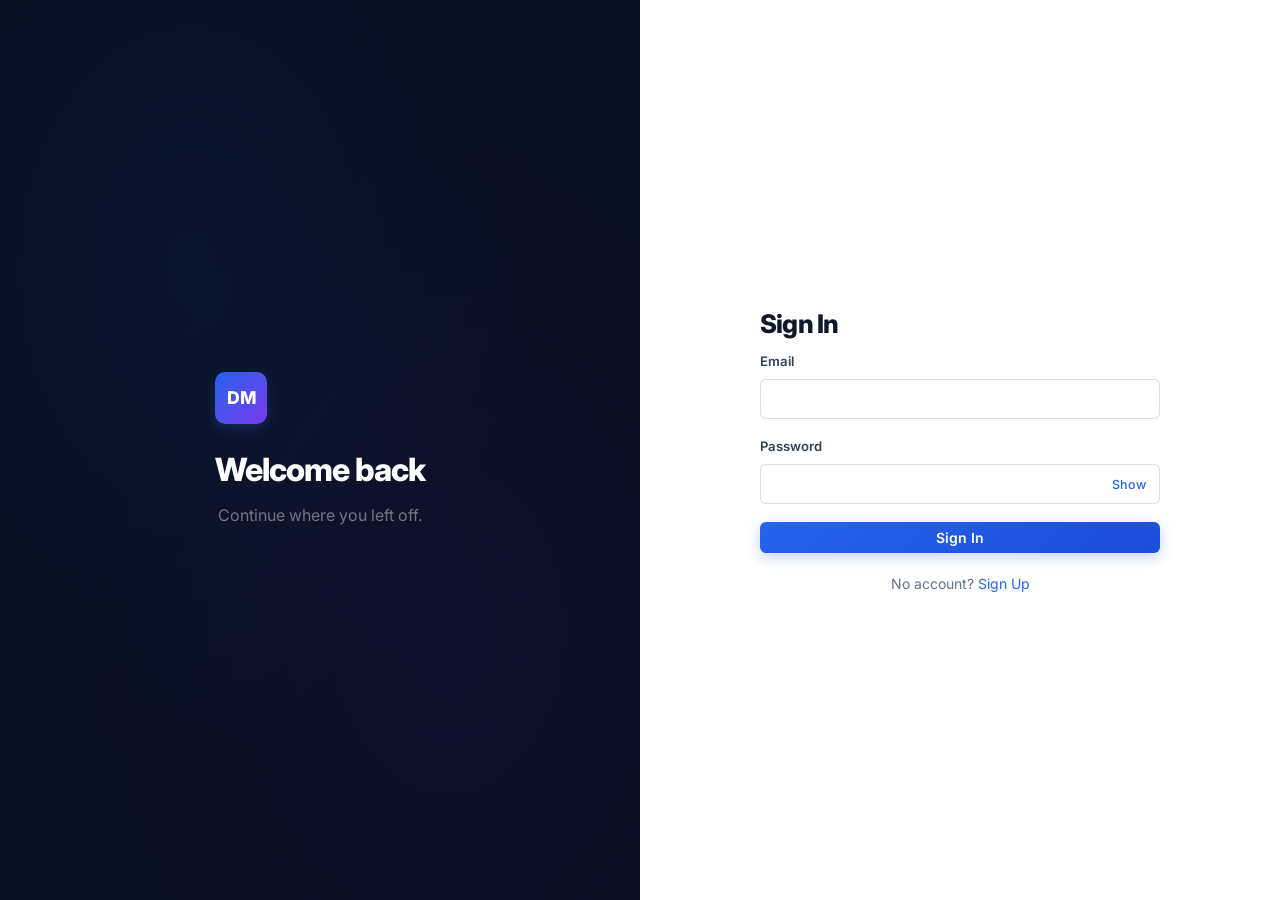
==== src/main/resources/static/activity.html @ 590503ad "Add the web interface Vanilla JavaScript single-page views with no build step, served directly by Sp" ====
<!doctype html>
<html lang="en">
<head>
  <meta charset="UTF-8" />
  <meta name="viewport" content="width=device-width, initial-scale=1.0" />
  <title>History — DocuMorph</title>
  <link rel="preconnect" href="https://fonts.googleapis.com" />
  <link rel="preconnect" href="https://fonts.gstatic.com" crossorigin />
  <link href="https://fonts.googleapis.com/css2?family=Inter:wght@300;400;500;600;700&family=JetBrains+Mono:wght@400;500&display=swap" rel="stylesheet" />
  <link rel="stylesheet" href="css/styles.css" />
</head>
<body data-page="activity">
  <main id="app"></main>
  <script src="js/api.js"></script>
  <script src="js/app.js"></script>
</body>
</html>
---- src/main/resources/static/css/styles.css ----
/* ═══════════════════════════════════════════════════════════
   DOCUMORPH — PREMIUM DESIGN SYSTEM v3
═══════════════════════════════════════════════════════════ */
@import url('https://fonts.googleapis.com/css2?family=Inter:wght@300;400;500;600;700;800;900&family=JetBrains+Mono:wght@400;500&display=swap');

:root {
  --bg:           #F0F4FF;
  --bg-deep:      #E4EAF8;
  --surface:      #FFFFFF;
  --surface-2:    #F8FAFF;
  --sidebar-bg:   #0A0F1E;

  --accent:       #2563EB;
  --accent-2:     #1D4ED8;
  --accent-glow:  rgba(37,99,235,0.28);
  --accent-soft:  rgba(37,99,235,0.10);
  --purple:       #7C3AED;
  --purple-soft:  rgba(124,58,237,0.10);

  --success:      #059669;
  --success-soft: rgba(5,150,105,0.12);
  --warning:      #D97706;
  --warning-soft: rgba(217,119,6,0.12);
  --danger:       #DC2626;
  --danger-soft:  rgba(220,38,38,0.12);

  --text:         #0F172A;
  --text-2:       #334155;
  --muted:        #64748B;
  --muted-2:      #94A3B8;
  --border:       rgba(15,23,42,0.08);
  --border-2:     rgba(15,23,42,0.14);

  --sb-text:      rgba(255,255,255,0.60);
  --sb-text-act:  #FFFFFF;
  --sb-border:    rgba(255,255,255,0.06);
  --sb-hover:     rgba(255,255,255,0.06);
  --sb-active:    rgba(37,99,235,0.28);

  --shadow-xs:    0 1px 2px rgba(0,0,0,0.05);
  --shadow-sm:    0 1px 3px rgba(0,0,0,0.08),0 1px 2px rgba(0,0,0,0.04);
  --shadow-md:    0 4px 6px rgba(0,0,0,0.07),0 2px 4px rgba(0,0,0,0.04);
  --shadow-lg:    0 10px 20px rgba(0,0,0,0.09),0 4px 6px rgba(0,0,0,0.04);
  --shadow-xl:    0 20px 40px rgba(0,0,0,0.14),0 8px 16px rgba(0,0,0,0.06);
  --shadow-accent:0 8px 24px rgba(37,99,235,0.32);

  --radius-sm: 6px;
  --radius:    10px;
  --radius-md: 14px;
  --radius-lg: 20px;
  --radius-xl: 28px;

  --ease:        cubic-bezier(0.4,0,0.2,1);
  --ease-out:    cubic-bezier(0,0,0.2,1);
  --ease-spring: cubic-bezier(0.34,1.56,0.64,1);
}

/* ── Reset ── */
*,*::before,*::after { box-sizing:border-box; margin:0; padding:0; }
html { font-size:16px; -webkit-font-smoothing:antialiased; -moz-osx-font-smoothing:grayscale; }
body { font-family:'Inter',system-ui,sans-serif; background:var(--bg); color:var(--text); line-height:1.6; min-height:100vh; overflow-x:hidden; }
img { max-width:100%; display:block; }
a { color:var(--accent); text-decoration:none; }
button { font-family:inherit; cursor:pointer; border:none; background:none; }

/* ── Animations ── */
@keyframes fadeInUp { from { opacity:0; transform:translateY(20px); } to { opacity:1; transform:translateY(0); } }
@keyframes fadeIn { from { opacity:0; } to { opacity:1; } }
@keyframes slideInLeft { from { opacity:0; transform:translateX(-18px); } to { opacity:1; transform:translateX(0); } }
@keyframes float { 0%,100% { transform:translateY(0); } 50% { transform:translateY(-14px); } }
@keyframes shimmer { 0% { background-position:-400px 0; } 100% { background-position:400px 0; } }
@keyframes progressPulse { 0%,100% { opacity:1; } 50% { opacity:0.55; } }
@keyframes barFill { from { width:0%; } }
@keyframes modalIn { from { opacity:0; transform:scale(0.92) translateY(14px); } to { opacity:1; transform:scale(1) translateY(0); } }
@keyframes borderGlow { 0%,100% { box-shadow:0 0 0 0 var(--accent-glow); } 50% { box-shadow:0 0 0 5px transparent; } }
@keyframes gradientFlow { 0% { background-position:0% 50%; } 50% { background-position:100% 50%; } 100% { background-position:0% 50%; } }
@keyframes spin { to { transform:rotate(360deg); } }

/* ════════════════════════════════════════════════════════
   BUTTONS
════════════════════════════════════════════════════════ */
.btn { display:inline-flex; align-items:center; gap:0.4rem; padding:0.55rem 1.1rem; border-radius:var(--radius-sm); font-size:0.875rem; font-weight:600; line-height:1; transition:all 0.18s var(--ease); white-space:nowrap; position:relative; overflow:hidden; }
.btn::after { content:''; position:absolute; inset:0; background:rgba(255,255,255,0); transition:background 0.18s; }
.btn:hover::after { background:rgba(255,255,255,0.08); }
.btn:active { transform:scale(0.97); }
.btn--primary { background:linear-gradient(135deg,var(--accent) 0%,#1D4ED8 100%); color:#fff; box-shadow:0 4px 14px var(--accent-glow); }
.btn--primary:hover { box-shadow:0 6px 22px rgba(37,99,235,0.48); transform:translateY(-1px); }
.btn--ghost { background:transparent; color:var(--text-2); border:1px solid var(--border-2); }
.btn--ghost:hover { background:var(--surface); border-color:var(--accent); color:var(--accent); }
.btn--danger { background:var(--danger-soft); color:var(--danger); border:1px solid rgba(220,38,38,0.2); }
.btn--danger:hover { background:var(--danger); color:#fff; }
.btn--full { width:100%; justify-content:center; }
.btn--lg { padding:0.75rem 1.6rem; font-size:1rem; border-radius:var(--radius); }
.btn--sm { padding:0.35rem 0.75rem; font-size:0.78rem; }
.btn-link { background:none; border:none; color:var(--accent); font-size:inherit; font-weight:500; padding:0; cursor:pointer; }
.btn-link:hover { text-decoration:underline; }
.btn-icon { width:34px; height:34px; display:inline-flex; align-items:center; justify-content:center; border-radius:var(--radius-sm); color:var(--muted); transition:all 0.15s; }
.btn-icon:hover { background:var(--bg-deep); color:var(--text); }

/* ════════════════════════════════════════════════════════
   SHELL / SIDEBAR
════════════════════════════════════════════════════════ */
.shell { display:flex; height:100vh; overflow:hidden; }

.sidebar {
  width:230px; flex-shrink:0;
  background:var(--sidebar-bg);
  display:flex; flex-direction:column;
  border-right:1px solid var(--sb-border);
  position:relative; overflow:hidden; z-index:50;
}
.sidebar::before {
  content:''; position:absolute; top:-80px; left:-80px;
  width:280px; height:280px;
  background:radial-gradient(circle,rgba(37,99,235,0.18) 0%,transparent 70%);
  pointer-events:none;
}
.sidebar::after {
  content:''; position:absolute; bottom:60px; right:-60px;
  width:200px; height:200px;
  background:radial-gradient(circle,rgba(124,58,237,0.12) 0%,transparent 70%);
  pointer-events:none;
}

.sidebar-brand { display:flex; align-items:center; gap:0.65rem; padding:1.4rem 1.25rem 1.2rem; border-bottom:1px solid var(--sb-border); }
.brand-logo {
  width:34px; height:34px;
  background:linear-gradient(135deg,var(--accent) 0%,var(--purple) 100%);
  border-radius:var(--radius-sm);
  display:flex; align-items:center; justify-content:center;
  color:#fff; font-weight:800; font-size:0.75rem; letter-spacing:-0.02em;
  flex-shrink:0; box-shadow:0 4px 12px var(--accent-glow);
}
.brand-logo--lg { width:52px; height:52px; font-size:1.1rem; border-radius:var(--radius); }
.brand-name { font-weight:700; font-size:1rem; color:#fff; letter-spacing:-0.02em; }

.sidebar-nav { flex:1; padding:0.75rem; display:flex; flex-direction:column; gap:2px; overflow-y:auto; }
.nav-item {
  display:flex; align-items:center; gap:0.75rem;
  padding:0.6rem 0.75rem; border-radius:var(--radius-sm);
  color:var(--sb-text); font-size:0.875rem; font-weight:500;
  transition:all 0.15s var(--ease); text-decoration:none; position:relative;
}
.nav-item:hover { background:var(--sb-hover); color:var(--sb-text-act); }
.nav-item--active { background:var(--sb-active); color:#fff; }
.nav-item--active::before {
  content:''; position:absolute; left:0; top:20%; bottom:20%;
  width:3px; background:var(--accent); border-radius:0 3px 3px 0;
}
.nav-icon { width:18px; text-align:center; font-size:1rem; opacity:0.8; flex-shrink:0; }
.nav-label { font-size:0.875rem; }

.sidebar-footer { padding:0.75rem; border-top:1px solid var(--sb-border); display:flex; align-items:center; gap:0.5rem; }
.user-badge { display:flex; align-items:center; gap:0.6rem; flex:1; min-width:0; }
.user-avatar {
  width:30px; height:30px; border-radius:50%;
  background:linear-gradient(135deg,var(--accent) 0%,var(--purple) 100%);
  color:#fff; font-size:0.75rem; font-weight:700;
  display:flex; align-items:center; justify-content:center; flex-shrink:0;
}
.user-info { min-width:0; flex:1; }
.user-email { display:block; font-size:0.72rem; font-weight:500; color:var(--sb-text-act); overflow:hidden; text-overflow:ellipsis; white-space:nowrap; }
.user-org { display:block; font-size:0.67rem; color:var(--sb-text); overflow:hidden; text-overflow:ellipsis; white-space:nowrap; }

.shell-body { flex:1; display:flex; flex-direction:column; overflow:hidden; min-width:0; }

.topbar {
  height:58px; display:flex; align-items:center; padding:0 1.5rem; gap:1rem;
  background:var(--surface); border-bottom:1px solid var(--border);
  flex-shrink:0; box-shadow:var(--shadow-xs);
}
.topbar-title { font-size:1rem; font-weight:700; color:var(--text); flex:1; letter-spacing:-0.01em; }
.topbar-actions { display:flex; align-items:center; gap:0.5rem; }
.mobile-menu-btn { display:none; padding:0.4rem; color:var(--muted); border-radius:var(--radius-sm); }

.main-content { flex:1; overflow-y:auto; background:var(--bg); position:relative; }
.main-inner { padding:1.75rem; max-width:1100px; animation:fadeInUp 0.3s var(--ease) both; }

/* ════════════════════════════════════════════════════════
   LANDING PAGE
════════════════════════════════════════════════════════ */
.landing { min-height:100vh; background:#0A0F1E; color:#F1F5F9; overflow-x:hidden; }

.lp-header {
  position:sticky; top:0; z-index:100;
  display:flex; align-items:center; justify-content:space-between;
  padding:1rem 3rem;
  background:rgba(10,15,30,0.82);
  backdrop-filter:blur(20px);
  border-bottom:1px solid rgba(255,255,255,0.06);
}
.landing-brand { display:flex; align-items:center; gap:0.65rem; }
.lp-nav { display:flex; align-items:center; gap:0.75rem; }
.lp-nav-link { color:rgba(255,255,255,0.55); font-size:0.875rem; font-weight:500; padding:0.4rem 0.75rem; border-radius:var(--radius-sm); transition:all 0.15s; }
.lp-nav-link:hover { color:#fff; background:rgba(255,255,255,0.06); }

.lp-hero {
  display:grid; grid-template-columns:1fr 1fr; gap:3rem; align-items:center;
  padding:5rem 3rem 4rem; min-height:88vh;
  position:relative; overflow:hidden;
}
.lp-hero::before {
  content:''; position:absolute; top:-120px; left:-120px;
  width:650px; height:650px;
  background:radial-gradient(circle,rgba(37,99,235,0.2) 0%,transparent 65%);
  pointer-events:none; animation:gradientFlow 8s ease infinite;
}
.lp-hero::after {
  content:''; position:absolute; bottom:-80px; right:8%;
  width:450px; height:450px;
  background:radial-gradient(circle,rgba(124,58,237,0.16) 0%,transparent 65%);
  pointer-events:none;
}

.lp-eyebrow {
  display:inline-flex; align-items:center; gap:0.5rem;
  padding:0.35rem 0.85rem;
  background:rgba(37,99,235,0.12); border:1px solid rgba(37,99,235,0.25);
  border-radius:999px; font-size:0.76rem; font-weight:700; color:#93C5FD;
  letter-spacing:0.05em; text-transform:uppercase;
  margin-bottom:1.25rem; animation:fadeInUp 0.5s var(--ease) 0.1s both;
}
.lp-title {
  font-size:clamp(2.4rem,4vw,3.6rem); font-weight:900; line-height:1.08;
  letter-spacing:-0.04em; color:#fff; margin-bottom:1.25rem;
  animation:fadeInUp 0.5s var(--ease) 0.2s both;
}
.lp-title .gradient-word {
  background:linear-gradient(135deg,#60A5FA 0%,#A78BFA 50%,#F472B6 100%);
  -webkit-background-clip:text; background-clip:text; -webkit-text-fill-color:transparent;
}
.lp-sub { font-size:1.05rem; color:rgba(255,255,255,0.5); line-height:1.7; max-width:500px; margin-bottom:2rem; animation:fadeInUp 0.5s var(--ease) 0.3s both; }
.lp-hero-cta { display:flex; gap:0.75rem; flex-wrap:wrap; animation:fadeInUp 0.5s var(--ease) 0.4s both; }
.lp-hero-cta .btn--primary { background:linear-gradient(135deg,#2563EB 0%,#7C3AED 100%); box-shadow:0 8px 32px rgba(37,99,235,0.42); padding:0.8rem 2rem; font-size:1rem; }
.lp-hero-cta .btn--ghost { border-color:rgba(255,255,255,0.14); color:rgba(255,255,255,0.7); }
.lp-hero-cta .btn--ghost:hover { border-color:rgba(255,255,255,0.35); color:#fff; background:rgba(255,255,255,0.06); }
.lp-proof { display:flex; gap:1.25rem; flex-wrap:wrap; margin-top:1.5rem; animation:fadeInUp 0.5s var(--ease) 0.5s both; }
.lp-proof span { font-size:0.78rem; color:rgba(255,255,255,0.38); display:flex; align-items:center; gap:0.35rem; }
.lp-proof span::before { content:'✓'; color:#34D399; font-weight:700; }

.lp-hero-right {
  display:flex; align-items:center; justify-content:center;
  animation:float 5s ease-in-out infinite; position:relative; z-index:1;
}
.hero-mockup {
  width:100%; max-width:440px;
  background:rgba(255,255,255,0.04);
  border:1px solid rgba(255,255,255,0.10);
  border-radius:var(--radius-lg);
  backdrop-filter:blur(20px); overflow:hidden;
  box-shadow:0 30px 80px rgba(0,0,0,0.45),0 0 0 1px rgba(255,255,255,0.05);
}
.hm-bar { display:flex; align-items:center; gap:0.75rem; padding:0.85rem 1.2rem; background:rgba(255,255,255,0.04); border-bottom:1px solid rgba(255,255,255,0.06); }
.hm-dots { display:flex; gap:5px; }
.hm-dots i { width:10px; height:10px; border-radius:50%; display:block; }
.hm-dots i:nth-child(1) { background:#FF5F56; }
.hm-dots i:nth-child(2) { background:#FFBD2E; }
.hm-dots i:nth-child(3) { background:#27C93F; }
.hm-bar span { font-size:0.78rem; color:rgba(255,255,255,0.35); font-weight:500; }
.hm-body { padding:1.25rem; }
.hm-progress { margin-bottom:1.25rem; }
.hmp-meta { display:flex; justify-content:space-between; font-size:0.75rem; color:rgba(255,255,255,0.45); margin-bottom:0.5rem; }
.hmp-track { height:6px; background:rgba(255,255,255,0.08); border-radius:99px; overflow:hidden; }
.hmp-fill { height:100%; background:linear-gradient(90deg,#2563EB,#7C3AED); border-radius:99px; animation:barFill 1.5s var(--ease-spring) 0.5s both; }
.hm-files { display:flex; flex-direction:column; gap:0.5rem; }
.hm-file { display:flex; align-items:center; gap:0.75rem; padding:0.6rem 0.75rem; border-radius:var(--radius-sm); background:rgba(255,255,255,0.03); border:1px solid rgba(255,255,255,0.05); }
.hm-file--active { background:rgba(37,99,235,0.12); border-color:rgba(37,99,235,0.2); animation:borderGlow 2s infinite; }
.hm-ftype { font-size:0.62rem; font-weight:700; background:rgba(37,99,235,0.2); color:#93C5FD; padding:0.18rem 0.4rem; border-radius:3px; font-family:'JetBrains Mono',monospace; letter-spacing:0.05em; }
.hm-fname { font-size:0.78rem; color:rgba(255,255,255,0.65); flex:1; font-family:'JetBrains Mono',monospace; }
.hm-fchip { font-size:0.62rem; font-weight:700; padding:0.15rem 0.5rem; border-radius:99px; }
.hm-fchip--done { background:rgba(5,150,105,0.15); color:#34D399; }
.hm-fchip--proc { background:rgba(37,99,235,0.15); color:#60A5FA; animation:progressPulse 1.5s infinite; }
.hm-fchip--queue { background:rgba(255,255,255,0.06); color:rgba(255,255,255,0.3); }

.lp-inner { max-width:1200px; margin:0 auto; padding:0 3rem; }
.lp-section-tag { display:inline-block; padding:0.28rem 0.8rem; background:rgba(37,99,235,0.1); border:1px solid rgba(37,99,235,0.2); border-radius:999px; font-size:0.7rem; font-weight:700; color:#93C5FD; letter-spacing:0.08em; text-transform:uppercase; margin-bottom:0.9rem; }
.lp-section-title { font-size:clamp(1.6rem,2.5vw,2.2rem); font-weight:800; letter-spacing:-0.03em; color:#fff; margin-bottom:3rem; }

.lp-how {
  padding:6rem 0;
  background:rgba(255,255,255,0.015);
  border-top:1px solid rgba(255,255,255,0.05);
  border-bottom:1px solid rgba(255,255,255,0.05);
}
.lp-steps { display:flex; align-items:flex-start; gap:0; }
.lp-step {
  flex:1; padding:1.5rem;
  background:rgba(255,255,255,0.02);
  border:1px solid rgba(255,255,255,0.07);
  border-radius:var(--radius-lg);
  transition:transform 0.2s,box-shadow 0.2s,border-color 0.2s;
}
.lp-step:hover { transform:translateY(-5px); box-shadow:0 24px 48px rgba(0,0,0,0.3); border-color:rgba(37,99,235,0.28); }
.lp-step-n { font-size:3rem; font-weight:900; letter-spacing:-0.04em; line-height:1; margin-bottom:1.25rem; background:linear-gradient(135deg,rgba(37,99,235,0.4),rgba(124,58,237,0.4)); -webkit-background-clip:text; background-clip:text; -webkit-text-fill-color:transparent; }
.lp-step h3 { font-size:1rem; font-weight:700; color:#fff; margin:1rem 0 0.5rem; }
.lp-step p { font-size:0.875rem; color:rgba(255,255,255,0.42); line-height:1.7; }
.lp-step-connector { display:flex; align-items:flex-start; padding-top:5rem; }
.lp-step-arrow { width:3rem; height:1px; background:linear-gradient(90deg,rgba(37,99,235,0.4),rgba(124,58,237,0.4)); position:relative; }
.lp-step-arrow::after { content:'▸'; position:absolute; right:-8px; top:-9px; color:rgba(124,58,237,0.5); font-size:0.85rem; }

.lp-step-visual { border-radius:var(--radius); overflow:hidden; background:rgba(255,255,255,0.03); border:1px solid rgba(255,255,255,0.06); min-height:130px; display:flex; align-items:center; justify-content:center; padding:1rem; }
.sv-upload { width:100%; }
.sv-dropzone { border:1.5px dashed rgba(37,99,235,0.3); border-radius:var(--radius-sm); padding:0.75rem; text-align:center; margin-bottom:0.6rem; color:rgba(255,255,255,0.32); font-size:0.75rem; }
.sv-up-icon { display:block; font-size:1.25rem; margin-bottom:0.25rem; color:rgba(37,99,235,0.5); }
.sv-frow { display:flex; align-items:center; gap:0.5rem; padding:0.3rem 0; border-bottom:1px solid rgba(255,255,255,0.04); font-size:0.7rem; }
.sv-frow:last-child { border:none; }
.sv-ftype { font-size:0.6rem; font-weight:700; background:rgba(37,99,235,0.15); color:#93C5FD; padding:0.15rem 0.35rem; border-radius:3px; font-family:'JetBrains Mono',monospace; flex-shrink:0; }
.sv-fname { flex:1; color:rgba(255,255,255,0.5); font-family:'JetBrains Mono',monospace; overflow:hidden; text-overflow:ellipsis; white-space:nowrap; }
.sv-fsize { color:rgba(255,255,255,0.22); font-size:0.65rem; flex-shrink:0; }
.sv-proc { width:100%; }
.sv-proc-bar { height:4px; background:rgba(255,255,255,0.08); border-radius:99px; margin-bottom:0.75rem; overflow:hidden; }
.sv-proc-fill { height:100%; width:50%; background:linear-gradient(90deg,#2563EB,#7C3AED); border-radius:99px; }
.sv-prow { display:flex; align-items:center; gap:0.5rem; padding:0.3rem 0; font-size:0.72rem; color:rgba(255,255,255,0.45); }
.sv-dot { width:8px; height:8px; border-radius:50%; background:rgba(255,255,255,0.12); flex-shrink:0; }
.sv-dot--green { background:#34D399; }
.sv-dot--blue { background:#60A5FA; }
.sv-dot--pulse { animation:progressPulse 1s infinite; }
.sv-pill { margin-left:auto; font-size:0.62rem; font-weight:600; padding:0.1rem 0.4rem; border-radius:99px; background:rgba(255,255,255,0.06); color:rgba(255,255,255,0.28); }
.sv-pill--green { background:rgba(52,211,153,0.15); color:#34D399; }
.sv-pill--blue { background:rgba(96,165,250,0.15); color:#60A5FA; }
.sv-results { width:100%; }
.sv-rtabs { display:flex; gap:0.25rem; margin-bottom:0.6rem; }
.sv-rtab { font-size:0.7rem; font-weight:600; padding:0.25rem 0.6rem; border-radius:99px; color:rgba(255,255,255,0.32); background:rgba(255,255,255,0.04); cursor:pointer; }
.sv-rtab--active { background:rgba(37,99,235,0.2); color:#93C5FD; }
.sv-rrows { display:flex; flex-direction:column; gap:0.35rem; }
.sv-rrow { display:flex; justify-content:space-between; padding:0.3rem 0.5rem; background:rgba(255,255,255,0.03); border-radius:4px; font-size:0.7rem; }
.sv-rkey { color:rgba(255,255,255,0.38); }
.sv-rval { color:#93C5FD; font-family:'JetBrains Mono',monospace; font-size:0.68rem; }

.lp-features { padding:6rem 0; }
.lp-feat-grid { display:grid; grid-template-columns:repeat(2,1fr); gap:1.25rem; }
.lp-feat--wide { grid-column:1/-1; display:grid; grid-template-columns:1fr 1fr; gap:2rem; align-items:center; }
.lp-feat {
  background:rgba(255,255,255,0.03); border:1px solid rgba(255,255,255,0.07);
  border-radius:var(--radius-lg); padding:1.75rem;
  transition:all 0.2s var(--ease);
}
.lp-feat:hover { background:rgba(255,255,255,0.05); border-color:rgba(37,99,235,0.22); transform:translateY(-4px); box-shadow:0 18px 40px rgba(0,0,0,0.28); }
.lp-feat-icon { font-size:1.5rem; margin-bottom:0.85rem; }
.lp-feat h3 { font-size:1rem; font-weight:700; color:#fff; margin-bottom:0.5rem; }
.lp-feat p { font-size:0.85rem; color:rgba(255,255,255,0.42); line-height:1.7; }
.lp-feat-text h3 { font-size:1.25rem; }
.lp-feat-text p { font-size:0.925rem; max-width:380px; }

.fv-batch,.fv-forum,.fv-cats { display:flex; flex-direction:column; gap:0.5rem; }
.fv-row { display:flex; align-items:center; gap:0.75rem; }
.fv-label { font-size:0.78rem; color:rgba(255,255,255,0.45); width:80px; flex-shrink:0; }
.fv-track { flex:1; height:5px; background:rgba(255,255,255,0.08); border-radius:99px; overflow:hidden; }
.fv-fill { height:100%; border-radius:99px; background:linear-gradient(90deg,#2563EB,#7C3AED); }
.fv-fill--100 { width:100%; }
.fv-fill--anim { width:62%; animation:progressPulse 1.5s infinite; }
.fv-fill--0 { width:0%; }
.fv-pill { font-size:0.65rem; font-weight:600; padding:0.15rem 0.45rem; border-radius:99px; white-space:nowrap; background:rgba(255,255,255,0.06); color:rgba(255,255,255,0.28); }
.fv-pill--green { background:rgba(52,211,153,0.15); color:#34D399; }
.fv-pill--blue { background:rgba(96,165,250,0.15); color:#60A5FA; }
.fv-code { background:rgba(0,0,0,0.3); border-radius:var(--radius-sm); padding:0.75rem 1rem; margin-top:1rem; border:1px solid rgba(255,255,255,0.06); font-family:'JetBrains Mono',monospace; }
.fv-code-line { font-size:0.72rem; padding:0.15rem 0; }
.fv-key { color:#C084FC; }
.fv-str { color:#86EFAC; }
.fv-num { color:#FCA5A5; }
.fv-post { display:flex; gap:0.6rem; align-items:flex-start; }
.fv-avatar { width:28px; height:28px; background:linear-gradient(135deg,#2563EB,#7C3AED); border-radius:50%; color:#fff; font-size:0.65rem; font-weight:700; display:flex; align-items:center; justify-content:center; flex-shrink:0; }
.fv-avatar--2 { background:linear-gradient(135deg,#7C3AED,#EC4899); }
.fv-post-body { background:rgba(255,255,255,0.04); border-radius:var(--radius-sm); padding:0.5rem 0.65rem; flex:1; border:1px solid rgba(255,255,255,0.05); }
.fv-post-body strong { font-size:0.75rem; color:rgba(255,255,255,0.72); display:block; margin-bottom:0.2rem; }
.fv-post-body p { font-size:0.7rem; color:rgba(255,255,255,0.32); margin:0; }
.fv-cat { display:flex; align-items:center; gap:0.6rem; padding:0.4rem 0; }
.fv-cat-dot { width:8px; height:8px; border-radius:50%; flex-shrink:0; }
.fv-cat-dot--blue { background:#60A5FA; }
.fv-cat-dot--purple { background:#C084FC; }
.fv-cat-dot--green { background:#34D399; }
.fv-cat-dot--amber { background:#FCD34D; }
.fv-cat span:nth-child(2) { flex:1; font-size:0.8rem; color:rgba(255,255,255,0.5); }
.fv-cat-n { font-size:0.72rem; color:rgba(255,255,255,0.28); }

.lp-cta-section {
  padding:5rem 0; text-align:center;
  background:linear-gradient(135deg,rgba(37,99,235,0.12) 0%,rgba(124,58,237,0.12) 100%);
  border-top:1px solid rgba(255,255,255,0.06);
  border-bottom:1px solid rgba(255,255,255,0.06);
}
.lp-cta-inner { max-width:600px; margin:0 auto; padding:0 2rem; }
.lp-cta-inner h2 { font-size:2rem; font-weight:800; color:#fff; letter-spacing:-0.03em; margin-bottom:0.75rem; }
.lp-cta-inner p { color:rgba(255,255,255,0.45); margin-bottom:2rem; }
.lp-cta-btns { display:flex; gap:0.75rem; justify-content:center; flex-wrap:wrap; }
.lp-footer { padding:2rem 3rem; border-top:1px solid rgba(255,255,255,0.06); }
.lp-footer-inner { max-width:1200px; margin:0 auto; display:flex; align-items:center; justify-content:space-between; gap:1rem; }
.lp-footer-copy { font-size:0.8rem; color:rgba(255,255,255,0.22); }

/* ════════════════════════════════════════════════════════
   AUTH PAGES
════════════════════════════════════════════════════════ */
.auth-layout { display:grid; grid-template-columns:1fr 1fr; min-height:100vh; background:#0A0F1E; }

.auth-showcase {
  background:
    radial-gradient(ellipse at 30% 30%,rgba(37,99,235,0.22) 0%,transparent 55%),
    radial-gradient(ellipse at 70% 70%,rgba(124,58,237,0.18) 0%,transparent 55%),
    url('../img/pdf-extraction.png') center/cover no-repeat;
  background-color:#0D1829;
  display:flex; align-items:center; justify-content:center;
  position:relative; overflow:hidden;
}
.auth-showcase::before { content:''; position:absolute; inset:0; background:rgba(8,12,28,0.68); }
.auth-showcase-inner {
  position:relative; z-index:1; text-align:center; padding:3rem;
  animation:fadeInUp 0.6s var(--ease) both;
}
.auth-showcase-inner h2 { font-size:2rem; font-weight:800; color:#fff; margin:1.25rem 0 0.5rem; letter-spacing:-0.03em; }
.auth-showcase-inner p { color:rgba(255,255,255,0.42); font-size:1rem; }

.auth-form-wrap { display:flex; align-items:center; justify-content:center; padding:2rem; background:var(--surface); overflow-y:auto; }
.auth-form-inner { width:100%; max-width:400px; animation:fadeInUp 0.5s var(--ease) 0.1s both; }
.auth-title { font-size:1.6rem; font-weight:800; color:var(--text); letter-spacing:-0.03em; margin-bottom:0.35rem; }
.auth-sub { color:var(--muted); font-size:0.9rem; margin-bottom:2rem; }
.auth-switch { font-size:0.875rem; color:var(--muted); margin-top:1.25rem; text-align:center; }

/* ════════════════════════════════════════════════════════
   FORMS
════════════════════════════════════════════════════════ */
.form-field { display:flex; flex-direction:column; gap:0.45rem; margin-bottom:1.1rem; }
.form-field label { font-size:0.82rem; font-weight:600; color:var(--text-2); }
.form-field input,
.form-field select,
.form-field textarea {
  padding:0.65rem 0.875rem;
  border:1.5px solid var(--border-2);
  border-radius:var(--radius-sm);
  font-size:0.875rem; font-family:inherit;
  color:var(--text); background:var(--surface);
  transition:all 0.15s var(--ease); outline:none; width:100%;
}
.form-field input:focus,
.form-field select:focus,
.form-field textarea:focus { border-color:var(--accent); box-shadow:0 0 0 3px var(--accent-soft); }
.form-field input::placeholder,.form-field textarea::placeholder { color:var(--muted-2); }
.input-with-action { position:relative; }
.input-with-action input { padding-right:4rem; }
.input-with-action .btn-link { position:absolute; right:0.875rem; top:50%; transform:translateY(-50%); font-size:0.78rem; }
.form-error { background:var(--danger-soft); border:1px solid rgba(220,38,38,0.2); color:var(--danger); border-radius:var(--radius-sm); padding:0.6rem 0.875rem; font-size:0.82rem; font-weight:500; margin-bottom:0.75rem; }
.form-optional { color:var(--muted); font-weight:400; }
.form-hint { font-size:0.78rem; color:var(--muted); line-height:1.5; margin-top:0.25rem; }

/* ════════════════════════════════════════════════════════
   DASHBOARD / HOME
════════════════════════════════════════════════════════ */
.stats-grid { display:grid; grid-template-columns:repeat(4,1fr); gap:1rem; margin-bottom:2rem; }
.stat-card {
  background:var(--surface); border:1px solid var(--border); border-radius:var(--radius-md);
  padding:1.25rem 1.5rem; position:relative; overflow:hidden;
  transition:transform 0.15s,box-shadow 0.15s;
  animation:fadeInUp 0.4s var(--ease) both;
}
.stat-card:nth-child(2) { animation-delay:0.05s; }
.stat-card:nth-child(3) { animation-delay:0.10s; }
.stat-card:nth-child(4) { animation-delay:0.15s; }
.stat-card:hover { transform:translateY(-2px); box-shadow:var(--shadow-md); }
.stat-card::before { content:''; position:absolute; top:0; right:0; width:80px; height:80px; border-radius:50%; opacity:0.07; transform:translate(30%,-30%); }
.stat-card--green::before { background:var(--success); }
.stat-card--blue::before { background:var(--accent); }
.stat-card--red::before { background:var(--danger); }
.stat-num { display:block; font-size:2.2rem; font-weight:800; color:var(--text); letter-spacing:-0.04em; line-height:1; margin-bottom:0.35rem; }
.stat-card--green .stat-num { color:var(--success); }
.stat-card--blue .stat-num { color:var(--accent); }
.stat-card--red .stat-num { color:var(--danger); }
.stat-label { font-size:0.8rem; color:var(--muted); font-weight:500; }
.section-header { display:flex; align-items:center; justify-content:space-between; margin-bottom:1rem; }
.section-header h2 { font-size:1.05rem; font-weight:700; color:var(--text); }

/* ════════════════════════════════════════════════════════
   TABLE
════════════════════════════════════════════════════════ */
.table-wrap { background:var(--surface); border:1px solid var(--border); border-radius:var(--radius-md); overflow:hidden; box-shadow:var(--shadow-xs); }
.data-table { width:100%; border-collapse:collapse; }
.data-table th { text-align:left; padding:0.7rem 1rem; font-size:0.72rem; font-weight:700; color:var(--muted); text-transform:uppercase; letter-spacing:0.06em; background:var(--bg); border-bottom:1px solid var(--border); }
.data-table td { padding:0.8rem 1rem; font-size:0.875rem; color:var(--text-2); border-bottom:1px solid var(--border); }
.data-table tbody tr:last-child td { border-bottom:none; }
.data-table tbody tr { transition:background 0.1s; }
.data-table tbody tr:hover { background:var(--bg); }
.table-empty { text-align:center; color:var(--muted); padding:2rem !important; }
.mono { font-family:'JetBrains Mono',monospace; font-size:0.82em; }

/* ════════════════════════════════════════════════════════
   CHIPS
════════════════════════════════════════════════════════ */
.chip { display:inline-flex; align-items:center; gap:0.3rem; padding:0.2rem 0.6rem; border-radius:99px; font-size:0.7rem; font-weight:700; letter-spacing:0.04em; text-transform:uppercase; }
.chip--queued    { background:rgba(100,116,139,0.12); color:var(--muted); }
.chip--processing{ background:rgba(37,99,235,0.12); color:var(--accent); animation:progressPulse 1.5s infinite; }
.chip--completed { background:var(--success-soft); color:var(--success); }
.chip--partial   { background:var(--warning-soft); color:var(--warning); }
.chip--failed    { background:var(--danger-soft); color:var(--danger); }
.chip--default   { background:var(--bg-deep); color:var(--muted); }

/* ════════════════════════════════════════════════════════
   UPLOAD PAGE
════════════════════════════════════════════════════════ */
.upload-layout { display:grid; grid-template-columns:1fr 360px; gap:1.5rem; align-items:start; }
.upload-dropzone { background:var(--surface); border:2px dashed var(--border-2); border-radius:var(--radius-md); padding:1.5rem; transition:all 0.2s; min-height:300px; }
.upload-dropzone.dropzone--over { border-color:var(--accent); background:var(--accent-soft); box-shadow:0 0 0 4px var(--accent-glow); }
.dropzone-inner { text-align:center; padding:2rem 1rem; }
.dropzone-icon { display:block; font-size:2.5rem; color:var(--accent); margin-bottom:0.75rem; opacity:0.7; }
.dropzone-title { font-size:0.925rem; color:var(--text-2); margin-bottom:0.35rem; }
.dropzone-hint { font-size:0.78rem; color:var(--muted-2); }
.file-list { list-style:none; display:flex; flex-direction:column; gap:0.5rem; margin-top:1rem; }
.file-item { display:flex; align-items:center; gap:0.75rem; padding:0.6rem 0.875rem; background:var(--bg); border:1px solid var(--border); border-radius:var(--radius-sm); animation:slideInLeft 0.2s var(--ease) both; }
.file-name { flex:1; font-size:0.82rem; overflow:hidden; text-overflow:ellipsis; white-space:nowrap; }
.file-size { font-size:0.75rem; color:var(--muted); flex-shrink:0; }
.file-remove { color:var(--muted); font-size:0.75rem; width:22px; height:22px; display:flex; align-items:center; justify-content:center; border-radius:50%; transition:all 0.15s; }
.file-remove:hover { background:var(--danger-soft); color:var(--danger); }
.upload-options { background:var(--surface); border:1px solid var(--border); border-radius:var(--radius-md); padding:1.5rem; box-shadow:var(--shadow-xs); position:sticky; top:1.5rem; }
.upload-options h2 { font-size:0.95rem; font-weight:700; color:var(--text); margin-bottom:1.25rem; }

/* ════════════════════════════════════════════════════════
   PROCESSING PAGE
════════════════════════════════════════════════════════ */
.processing-wrap {
  background:var(--surface); border:1px solid var(--border); border-radius:var(--radius-md);
  padding:2rem; max-width:700px; margin:0 auto; box-shadow:var(--shadow-sm);
  background-image:url('../img/invoice-bg.png');
  background-size:260px; background-repeat:no-repeat;
  background-position:right -30px bottom -30px; background-blend-mode:luminosity;
}
.processing-header { display:flex; align-items:center; justify-content:space-between; margin-bottom:1.5rem; flex-wrap:wrap; gap:0.5rem; }
.processing-header h2 { font-size:1.15rem; font-weight:700; }
.session-id-label { font-size:0.72rem; color:var(--muted); }
.progress-bar-wrap { height:8px; background:var(--bg-deep); border-radius:99px; overflow:hidden; margin-bottom:0.75rem; }
.progress-bar { height:100%; background:linear-gradient(90deg,var(--accent),var(--purple)); border-radius:99px; transition:width 0.6s var(--ease-spring); position:relative; }
.progress-bar::after { content:''; position:absolute; right:0; top:0; bottom:0; width:40px; background:linear-gradient(90deg,transparent,rgba(255,255,255,0.3)); animation:shimmer 1.5s infinite; }
.processing-status { font-size:0.875rem; color:var(--muted); margin-bottom:1.5rem; }
.job-list { display:flex; flex-direction:column; gap:0.5rem; }
.job-row { display:flex; align-items:center; justify-content:space-between; padding:0.65rem 0.875rem; background:var(--bg); border:1px solid var(--border); border-radius:var(--radius-sm); gap:1rem; animation:slideInLeft 0.2s var(--ease) both; }
.job-name { font-size:0.82rem; color:var(--text-2); overflow:hidden; text-overflow:ellipsis; white-space:nowrap; flex:1; }

/* ════════════════════════════════════════════════════════
   RESULTS PAGE
════════════════════════════════════════════════════════ */
.results-layout { display:grid; grid-template-columns:260px 1fr; gap:1.25rem; align-items:start; }
.results-sidebar { background:var(--surface); border:1px solid var(--border); border-radius:var(--radius-md); overflow:hidden; box-shadow:var(--shadow-xs); position:sticky; top:0; }
.result-file-list { list-style:none; }
.result-file-item { display:flex; align-items:center; justify-content:space-between; gap:0.5rem; padding:0.75rem 1rem; border-bottom:1px solid var(--border); cursor:pointer; transition:background 0.1s; font-size:0.82rem; }
.result-file-item:last-child { border-bottom:none; }
.result-file-item:hover { background:var(--bg); }
.result-file-item--active { background:var(--accent-soft); border-left:3px solid var(--accent); }
.result-file-name { overflow:hidden; text-overflow:ellipsis; white-space:nowrap; flex:1; }
.results-main {
  background:var(--surface); border:1px solid var(--border); border-radius:var(--radius-md);
  padding:1.5rem; box-shadow:var(--shadow-xs);
  background-image:url('../img/research-bg.png');
  background-size:200px;
  background-repeat:no-repeat;
  background-position:right -20px bottom -20px;
  background-blend-mode:luminosity;
}
.result-header { display:flex; align-items:center; gap:0.75rem; flex-wrap:wrap; margin-bottom:1.25rem; padding-bottom:1.25rem; border-bottom:1px solid var(--border); }
.result-header .btn--ghost { background:var(--surface); }
.result-header .btn { margin-left:0.25rem; }
.result-filename { font-size:1rem; font-weight:600; flex:1; }
.result-date { font-size:0.78rem; color:var(--muted); }
.result-tabs { display:flex; gap:0.25rem; margin-bottom:1rem; border-bottom:1px solid var(--border); }
.result-tab { padding:0.5rem 1rem; font-size:0.82rem; font-weight:600; color:var(--muted); border-radius:var(--radius-sm) var(--radius-sm) 0 0; transition:all 0.15s; border-bottom:2px solid transparent; margin-bottom:-1px; }
.result-tab:hover { color:var(--text); }
.result-tab--active { color:var(--accent); border-bottom-color:var(--accent); }
.result-pre { font-family:'JetBrains Mono',monospace; font-size:0.82rem; line-height:1.7; white-space:pre-wrap; word-break:break-all; color:var(--text-2); background:var(--bg); padding:1.25rem; border-radius:var(--radius-sm); border:1px solid var(--border); max-height:480px; overflow-y:auto; }

/* ════════════════════════════════════════════════════════
   ACTIVITY
════════════════════════════════════════════════════════ */
.filter-row { display:flex; gap:0.5rem; flex-wrap:wrap; }
.filter-row select { padding:0.4rem 0.75rem; border:1.5px solid var(--border-2); border-radius:var(--radius-sm); font-size:0.82rem; font-family:inherit; color:var(--text-2); background:var(--surface); cursor:pointer; outline:none; }
.filter-row select:focus { border-color:var(--accent); }

/* ════════════════════════════════════════════════════════
   CATEGORIES
════════════════════════════════════════════════════════ */
.card-grid { display:grid; grid-template-columns:repeat(auto-fill,minmax(260px,1fr)); gap:1rem; }
.cat-card { background:var(--surface); border:1px solid var(--border); border-radius:var(--radius-md); overflow:hidden; display:flex; flex-direction:column; transition:all 0.2s var(--ease); box-shadow:var(--shadow-xs); animation:fadeInUp 0.35s var(--ease) both; }
.cat-card:hover { transform:translateY(-3px); box-shadow:var(--shadow-lg); border-color:rgba(37,99,235,0.2); }
.cat-card-body { padding:1.25rem; flex:1; }
.cat-card-name { font-size:0.975rem; font-weight:700; color:var(--text); margin-bottom:0.4rem; }
.cat-card-desc { font-size:0.82rem; color:var(--muted); line-height:1.5; }
.cat-card-actions { display:flex; gap:0.5rem; padding:0.75rem 1.25rem; background:var(--bg); border-top:1px solid var(--border); }

/* ════════════════════════════════════════════════════════
   RECORDS
════════════════════════════════════════════════════════ */
.rec-name { font-weight:600; color:var(--text); }
.rec-desc { color:var(--muted); }

/* ════════════════════════════════════════════════════════
   FORUM PAGE
════════════════════════════════════════════════════════ */
.forum-layout { display:grid; grid-template-columns:300px 1fr; gap:1.25rem; align-items:start; }
.forum-list { background:var(--surface); border:1px solid var(--border); border-radius:var(--radius-md); overflow:hidden; box-shadow:var(--shadow-xs); max-height:calc(100vh - 160px); overflow-y:auto; }
.forum-post-item { padding:1rem 1.25rem; border-bottom:1px solid var(--border); cursor:pointer; transition:background 0.1s; }
.forum-post-item:last-child { border-bottom:none; }
.forum-post-item:hover { background:var(--bg); }
.forum-post-item--active { background:var(--accent-soft); border-left:3px solid var(--accent); }
.post-item-title { font-size:0.875rem; font-weight:600; color:var(--text); margin-bottom:0.35rem; }
.post-item-meta { display:flex; align-items:center; gap:0.5rem; flex-wrap:wrap; }
.post-author { font-size:0.72rem; color:var(--accent); font-weight:500; }
.post-time { font-size:0.72rem; color:var(--muted); }
.post-replies { font-size:0.7rem; color:var(--muted); margin-left:auto; }
.forum-detail { background:var(--surface); border:1px solid var(--border); border-radius:var(--radius-md); overflow:hidden; box-shadow:var(--shadow-xs); }
.post-detail { padding:1.5rem; }
.post-detail-header { padding-bottom:1.25rem; border-bottom:1px solid var(--border); margin-bottom:1.25rem; }
.post-detail-title { font-size:1.25rem; font-weight:700; color:var(--text); margin-bottom:0.4rem; }
.post-detail-meta { display:flex; gap:0.5rem; align-items:center; }
.post-detail-body { margin-bottom:1.5rem; }
.post-message { font-size:0.9rem; color:var(--text-2); line-height:1.7; white-space:pre-wrap; }
.reply-list { display:flex; flex-direction:column; gap:0.75rem; margin-bottom:1.5rem; }
.reply-item { padding:0.875rem 1rem; background:var(--bg); border:1px solid var(--border); border-radius:var(--radius-sm); animation:fadeInUp 0.2s var(--ease) both; }
.reply-meta { display:flex; align-items:center; gap:0.5rem; margin-bottom:0.35rem; }
.reply-author { font-size:0.78rem; font-weight:600; color:var(--accent); }
.reply-time { font-size:0.72rem; color:var(--muted); }
.reply-message { font-size:0.875rem; color:var(--text-2); line-height:1.6; }
.no-replies { font-size:0.875rem; color:var(--muted); text-align:center; padding:1.5rem; }
.reply-compose { display:flex; flex-direction:column; gap:0.5rem; padding-top:1.25rem; border-top:1px solid var(--border); }
.reply-compose textarea { min-height:80px; resize:vertical; }
.reply-compose .btn { align-self:flex-end; }

/* ════════════════════════════════════════════════════════
   INVITE BANNER
════════════════════════════════════════════════════════ */
.invite-banner { display:flex; align-items:center; gap:0.75rem; padding:0.75rem 1rem; background:linear-gradient(135deg,var(--accent-soft),var(--purple-soft)); border:1px solid rgba(37,99,235,0.2); border-radius:var(--radius); margin:0 0 1.25rem; }
.invite-label { font-size:0.72rem; font-weight:700; color:var(--accent); text-transform:uppercase; letter-spacing:0.06em; white-space:nowrap; }
.invite-code { flex:1; font-family:'JetBrains Mono',monospace; font-size:0.82rem; color:var(--text); background:rgba(255,255,255,0.7); padding:0.25rem 0.5rem; border-radius:4px; overflow:hidden; text-overflow:ellipsis; white-space:nowrap; }

/* ════════════════════════════════════════════════════════
   MODALS
════════════════════════════════════════════════════════ */
.modal-overlay { position:fixed; inset:0; background:rgba(10,15,30,0.72); backdrop-filter:blur(8px); display:flex; align-items:center; justify-content:center; z-index:200; padding:1rem; animation:fadeIn 0.2s var(--ease) both; }
.modal { background:var(--surface); border-radius:var(--radius-lg); box-shadow:var(--shadow-xl); width:100%; max-width:480px; animation:modalIn 0.3s var(--ease-spring) both; border:1px solid var(--border); overflow:hidden; }
.modal-header { display:flex; align-items:center; justify-content:space-between; padding:1.25rem 1.5rem; border-bottom:1px solid var(--border); }
.modal-header h2 { font-size:1.05rem; font-weight:700; color:var(--text); }
.modal-body { padding:1.5rem; }
.modal-footer { display:flex; justify-content:flex-end; gap:0.5rem; padding:1rem 1.5rem; background:var(--bg); border-top:1px solid var(--border); }

/* ════════════════════════════════════════════════════════
   TOAST
════════════════════════════════════════════════════════ */
#toast-container { position:fixed; bottom:1.5rem; right:1.5rem; display:flex; flex-direction:column; gap:0.5rem; z-index:300; }
.toast { padding:0.75rem 1.1rem; border-radius:var(--radius); font-size:0.875rem; font-weight:500; color:#fff; max-width:340px; opacity:0; transform:translateY(16px) scale(0.96); transition:all 0.25s var(--ease-spring); box-shadow:var(--shadow-lg); }
.toast--visible { opacity:1; transform:translateY(0) scale(1); }
.toast--info    { background:rgba(30,41,59,0.96); border:1px solid rgba(255,255,255,0.1); }
.toast--success { background:rgba(5,150,105,0.95); }
.toast--error   { background:rgba(220,38,38,0.95); }
.toast--warning { background:rgba(217,119,6,0.95); }

/* ════════════════════════════════════════════════════════
   SKELETON
════════════════════════════════════════════════════════ */
.skeleton-list { display:flex; flex-direction:column; gap:0.75rem; }
.skeleton-item { background:var(--surface); border:1px solid var(--border); border-radius:var(--radius-sm); padding:1rem; }
.skeleton { height:16px; border-radius:4px; background:linear-gradient(90deg,var(--bg-deep) 25%,var(--bg) 50%,var(--bg-deep) 75%); background-size:400px 100%; animation:shimmer 1.4s infinite; }

/* ════════════════════════════════════════════════════════
   STATE PANELS
════════════════════════════════════════════════════════ */
.state-panel { display:flex; flex-direction:column; align-items:center; text-align:center; padding:4rem 2rem; background:var(--surface); border:1px solid var(--border); border-radius:var(--radius-md); gap:0.75rem; }
.state-icon { font-size:2.5rem; display:block; opacity:0.45; }
.state-title { font-size:1rem; font-weight:700; color:var(--text); }
.state-msg { font-size:0.875rem; color:var(--muted); max-width:380px; line-height:1.6; }
.state-panel--error .state-icon { color:var(--danger); opacity:1; }
.state-panel--locked .state-icon { opacity:1; }

/* ════════════════════════════════════════════════════════
   RESPONSIVE
════════════════════════════════════════════════════════ */
@media (max-width:1024px) {
  .lp-hero { grid-template-columns:1fr; min-height:auto; padding:4rem 2rem; }
  .lp-hero-right { display:none; }
  .stats-grid { grid-template-columns:repeat(2,1fr); }
  .upload-layout { grid-template-columns:1fr; }
  .results-layout { grid-template-columns:1fr; }
  .forum-layout { grid-template-columns:1fr; }
}
@media (max-width:768px) {
  .shell { position:relative; }
  .sidebar { position:fixed; left:0; top:0; bottom:0; transform:translateX(-100%); transition:transform 0.25s var(--ease); z-index:100; }
  .sidebar--open { transform:translateX(0); box-shadow:var(--shadow-xl); }
  .mobile-menu-btn { display:flex; }
  .lp-header { padding:0.875rem 1.25rem; }
  .lp-inner { padding:0 1.25rem; }
  .lp-steps { flex-direction:column; }
  .lp-step-connector { display:none; }
  .lp-feat-grid { grid-template-columns:1fr; }
  .lp-feat--wide { grid-column:1; grid-template-columns:1fr; }
  .auth-layout { grid-template-columns:1fr; }
  .auth-showcase { display:none; }
  .stats-grid { grid-template-columns:1fr 1fr; }
  .main-inner { padding:1rem; }
}
@media (max-width:480px) {
  .stats-grid { grid-template-columns:1fr; }
  .lp-hero-cta { flex-direction:column; }
  .lp-cta-btns { flex-direction:column; align-items:center; }
}
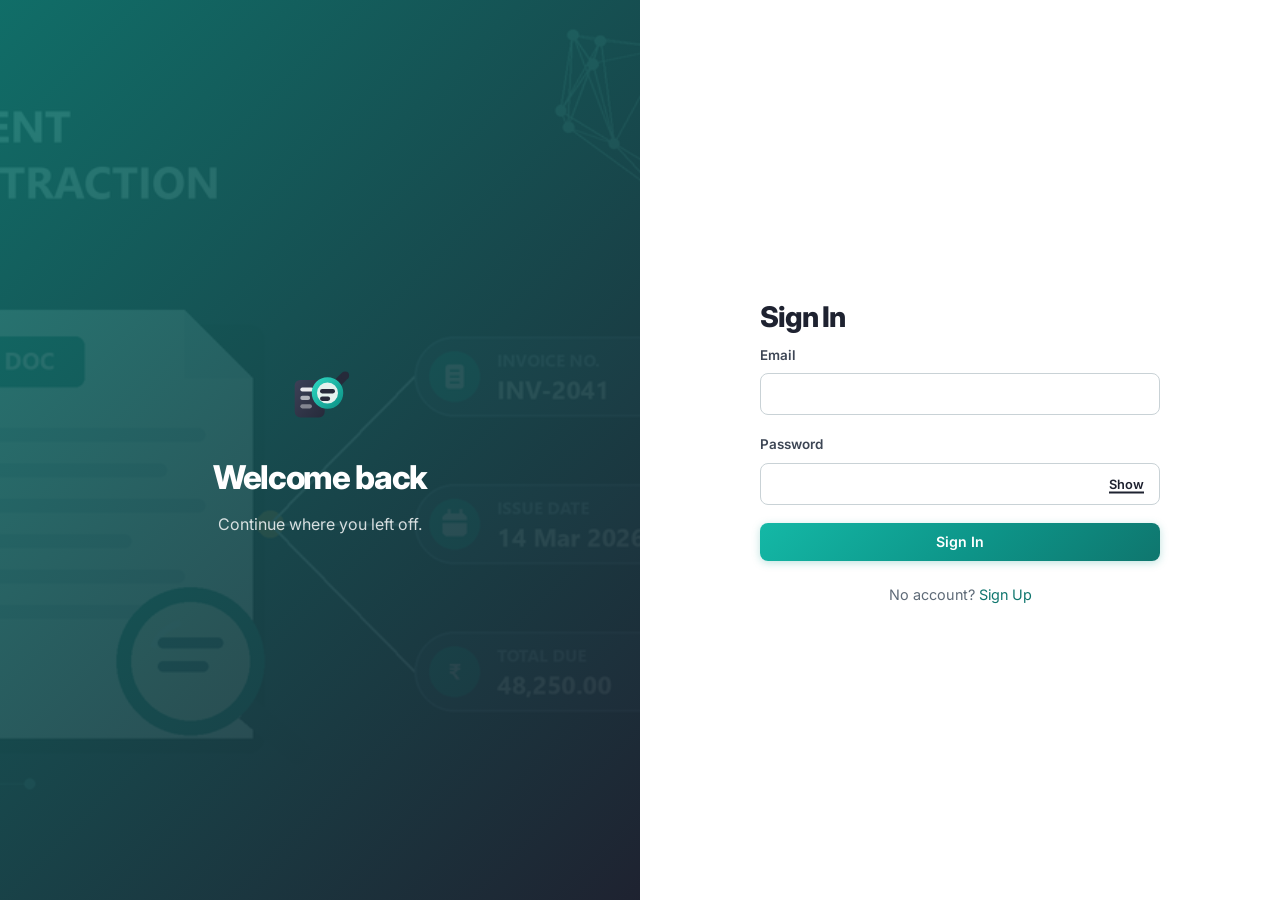
==== commit e0542952: "Rename the product in the web UI to IDP Platform Replace every user-visible occurrence of the old pr" ====
--- a/src/main/resources/static/activity.html
+++ b/src/main/resources/static/activity.html
@@ -3,7 +3,7 @@
 <head>
   <meta charset="UTF-8" />
   <meta name="viewport" content="width=device-width, initial-scale=1.0" />
-  <title>History — DocuMorph</title>
+  <title>History — IDP Platform</title>
   <link rel="preconnect" href="https://fonts.googleapis.com" />
   <link rel="preconnect" href="https://fonts.gstatic.com" crossorigin />
   <link href="https://fonts.googleapis.com/css2?family=Inter:wght@300;400;500;600;700&family=JetBrains+Mono:wght@400;500&display=swap" rel="stylesheet" />
--- a/src/main/resources/static/css/styles.css
+++ b/src/main/resources/static/css/styles.css
@@ -1,697 +1,632 @@
 /* ═══════════════════════════════════════════════════════════
-   DOCUMORPH — PREMIUM DESIGN SYSTEM v3
+   IDP PLATFORM — slate & teal
 ═══════════════════════════════════════════════════════════ */
-@import url('https://fonts.googleapis.com/css2?family=Inter:wght@300;400;500;600;700;800;900&family=JetBrains+Mono:wght@400;500&display=swap');
+@import url('https://fonts.googleapis.com/css2?family=Inter:wght@400;500;600;700;800;900&family=JetBrains+Mono:wght@400;500&display=swap');
 
 :root {
-  --bg:           #F0F4FF;
-  --bg-deep:      #E4EAF8;
-  --surface:      #FFFFFF;
-  --surface-2:    #F8FAFF;
-  --sidebar-bg:   #0A0F1E;
-
-  --accent:       #2563EB;
-  --accent-2:     #1D4ED8;
-  --accent-glow:  rgba(37,99,235,0.28);
-  --accent-soft:  rgba(37,99,235,0.10);
-  --purple:       #7C3AED;
-  --purple-soft:  rgba(124,58,237,0.10);
-
-  --success:      #059669;
-  --success-soft: rgba(5,150,105,0.12);
-  --warning:      #D97706;
-  --warning-soft: rgba(217,119,6,0.12);
-  --danger:       #DC2626;
-  --danger-soft:  rgba(220,38,38,0.12);
-
-  --text:         #0F172A;
-  --text-2:       #334155;
-  --muted:        #64748B;
-  --muted-2:      #94A3B8;
-  --border:       rgba(15,23,42,0.08);
-  --border-2:     rgba(15,23,42,0.14);
-
-  --sb-text:      rgba(255,255,255,0.60);
-  --sb-text-act:  #FFFFFF;
-  --sb-border:    rgba(255,255,255,0.06);
-  --sb-hover:     rgba(255,255,255,0.06);
-  --sb-active:    rgba(37,99,235,0.28);
-
-  --shadow-xs:    0 1px 2px rgba(0,0,0,0.05);
-  --shadow-sm:    0 1px 3px rgba(0,0,0,0.08),0 1px 2px rgba(0,0,0,0.04);
-  --shadow-md:    0 4px 6px rgba(0,0,0,0.07),0 2px 4px rgba(0,0,0,0.04);
-  --shadow-lg:    0 10px 20px rgba(0,0,0,0.09),0 4px 6px rgba(0,0,0,0.04);
-  --shadow-xl:    0 20px 40px rgba(0,0,0,0.14),0 8px 16px rgba(0,0,0,0.06);
-  --shadow-accent:0 8px 24px rgba(37,99,235,0.32);
-
-  --radius-sm: 6px;
-  --radius:    10px;
-  --radius-md: 14px;
-  --radius-lg: 20px;
-  --radius-xl: 28px;
-
-  --ease:        cubic-bezier(0.4,0,0.2,1);
-  --ease-out:    cubic-bezier(0,0,0.2,1);
-  --ease-spring: cubic-bezier(0.34,1.56,0.64,1);
-}
-
-/* ── Reset ── */
-*,*::before,*::after { box-sizing:border-box; margin:0; padding:0; }
-html { font-size:16px; -webkit-font-smoothing:antialiased; -moz-osx-font-smoothing:grayscale; }
-body { font-family:'Inter',system-ui,sans-serif; background:var(--bg); color:var(--text); line-height:1.6; min-height:100vh; overflow-x:hidden; }
-img { max-width:100%; display:block; }
-a { color:var(--accent); text-decoration:none; }
-button { font-family:inherit; cursor:pointer; border:none; background:none; }
-
-/* ── Animations ── */
-@keyframes fadeInUp { from { opacity:0; transform:translateY(20px); } to { opacity:1; transform:translateY(0); } }
-@keyframes fadeIn { from { opacity:0; } to { opacity:1; } }
-@keyframes slideInLeft { from { opacity:0; transform:translateX(-18px); } to { opacity:1; transform:translateX(0); } }
-@keyframes float { 0%,100% { transform:translateY(0); } 50% { transform:translateY(-14px); } }
-@keyframes shimmer { 0% { background-position:-400px 0; } 100% { background-position:400px 0; } }
-@keyframes progressPulse { 0%,100% { opacity:1; } 50% { opacity:0.55; } }
-@keyframes barFill { from { width:0%; } }
-@keyframes modalIn { from { opacity:0; transform:scale(0.92) translateY(14px); } to { opacity:1; transform:scale(1) translateY(0); } }
-@keyframes borderGlow { 0%,100% { box-shadow:0 0 0 0 var(--accent-glow); } 50% { box-shadow:0 0 0 5px transparent; } }
-@keyframes gradientFlow { 0% { background-position:0% 50%; } 50% { background-position:100% 50%; } 100% { background-position:0% 50%; } }
-@keyframes spin { to { transform:rotate(360deg); } }
-
-/* ════════════════════════════════════════════════════════
-   BUTTONS
-════════════════════════════════════════════════════════ */
-.btn { display:inline-flex; align-items:center; gap:0.4rem; padding:0.55rem 1.1rem; border-radius:var(--radius-sm); font-size:0.875rem; font-weight:600; line-height:1; transition:all 0.18s var(--ease); white-space:nowrap; position:relative; overflow:hidden; }
-.btn::after { content:''; position:absolute; inset:0; background:rgba(255,255,255,0); transition:background 0.18s; }
-.btn:hover::after { background:rgba(255,255,255,0.08); }
-.btn:active { transform:scale(0.97); }
-.btn--primary { background:linear-gradient(135deg,var(--accent) 0%,#1D4ED8 100%); color:#fff; box-shadow:0 4px 14px var(--accent-glow); }
-.btn--primary:hover { box-shadow:0 6px 22px rgba(37,99,235,0.48); transform:translateY(-1px); }
-.btn--ghost { background:transparent; color:var(--text-2); border:1px solid var(--border-2); }
-.btn--ghost:hover { background:var(--surface); border-color:var(--accent); color:var(--accent); }
-.btn--danger { background:var(--danger-soft); color:var(--danger); border:1px solid rgba(220,38,38,0.2); }
-.btn--danger:hover { background:var(--danger); color:#fff; }
-.btn--full { width:100%; justify-content:center; }
-.btn--lg { padding:0.75rem 1.6rem; font-size:1rem; border-radius:var(--radius); }
-.btn--sm { padding:0.35rem 0.75rem; font-size:0.78rem; }
-.btn-link { background:none; border:none; color:var(--accent); font-size:inherit; font-weight:500; padding:0; cursor:pointer; }
-.btn-link:hover { text-decoration:underline; }
-.btn-icon { width:34px; height:34px; display:inline-flex; align-items:center; justify-content:center; border-radius:var(--radius-sm); color:var(--muted); transition:all 0.15s; }
-.btn-icon:hover { background:var(--bg-deep); color:var(--text); }
-
-/* ════════════════════════════════════════════════════════
-   SHELL / SIDEBAR
-════════════════════════════════════════════════════════ */
-.shell { display:flex; height:100vh; overflow:hidden; }
-
-.sidebar {
-  width:230px; flex-shrink:0;
-  background:var(--sidebar-bg);
-  display:flex; flex-direction:column;
-  border-right:1px solid var(--sb-border);
-  position:relative; overflow:hidden; z-index:50;
-}
-.sidebar::before {
-  content:''; position:absolute; top:-80px; left:-80px;
-  width:280px; height:280px;
-  background:radial-gradient(circle,rgba(37,99,235,0.18) 0%,transparent 70%);
-  pointer-events:none;
-}
-.sidebar::after {
-  content:''; position:absolute; bottom:60px; right:-60px;
-  width:200px; height:200px;
-  background:radial-gradient(circle,rgba(124,58,237,0.12) 0%,transparent 70%);
-  pointer-events:none;
-}
-
-.sidebar-brand { display:flex; align-items:center; gap:0.65rem; padding:1.4rem 1.25rem 1.2rem; border-bottom:1px solid var(--sb-border); }
-.brand-logo {
-  width:34px; height:34px;
-  background:linear-gradient(135deg,var(--accent) 0%,var(--purple) 100%);
-  border-radius:var(--radius-sm);
-  display:flex; align-items:center; justify-content:center;
-  color:#fff; font-weight:800; font-size:0.75rem; letter-spacing:-0.02em;
-  flex-shrink:0; box-shadow:0 4px 12px var(--accent-glow);
-}
-.brand-logo--lg { width:52px; height:52px; font-size:1.1rem; border-radius:var(--radius); }
-.brand-name { font-weight:700; font-size:1rem; color:#fff; letter-spacing:-0.02em; }
-
-.sidebar-nav { flex:1; padding:0.75rem; display:flex; flex-direction:column; gap:2px; overflow-y:auto; }
-.nav-item {
-  display:flex; align-items:center; gap:0.75rem;
-  padding:0.6rem 0.75rem; border-radius:var(--radius-sm);
-  color:var(--sb-text); font-size:0.875rem; font-weight:500;
-  transition:all 0.15s var(--ease); text-decoration:none; position:relative;
-}
-.nav-item:hover { background:var(--sb-hover); color:var(--sb-text-act); }
-.nav-item--active { background:var(--sb-active); color:#fff; }
-.nav-item--active::before {
-  content:''; position:absolute; left:0; top:20%; bottom:20%;
-  width:3px; background:var(--accent); border-radius:0 3px 3px 0;
-}
-.nav-icon { width:18px; text-align:center; font-size:1rem; opacity:0.8; flex-shrink:0; }
-.nav-label { font-size:0.875rem; }
-
-.sidebar-footer { padding:0.75rem; border-top:1px solid var(--sb-border); display:flex; align-items:center; gap:0.5rem; }
-.user-badge { display:flex; align-items:center; gap:0.6rem; flex:1; min-width:0; }
-.user-avatar {
-  width:30px; height:30px; border-radius:50%;
-  background:linear-gradient(135deg,var(--accent) 0%,var(--purple) 100%);
-  color:#fff; font-size:0.75rem; font-weight:700;
-  display:flex; align-items:center; justify-content:center; flex-shrink:0;
-}
-.user-info { min-width:0; flex:1; }
-.user-email { display:block; font-size:0.72rem; font-weight:500; color:var(--sb-text-act); overflow:hidden; text-overflow:ellipsis; white-space:nowrap; }
-.user-org { display:block; font-size:0.67rem; color:var(--sb-text); overflow:hidden; text-overflow:ellipsis; white-space:nowrap; }
-
-.shell-body { flex:1; display:flex; flex-direction:column; overflow:hidden; min-width:0; }
-
-.topbar {
-  height:58px; display:flex; align-items:center; padding:0 1.5rem; gap:1rem;
-  background:var(--surface); border-bottom:1px solid var(--border);
-  flex-shrink:0; box-shadow:var(--shadow-xs);
-}
-.topbar-title { font-size:1rem; font-weight:700; color:var(--text); flex:1; letter-spacing:-0.01em; }
-.topbar-actions { display:flex; align-items:center; gap:0.5rem; }
-.mobile-menu-btn { display:none; padding:0.4rem; color:var(--muted); border-radius:var(--radius-sm); }
-
-.main-content { flex:1; overflow-y:auto; background:var(--bg); position:relative; }
-.main-inner { padding:1.75rem; max-width:1100px; animation:fadeInUp 0.3s var(--ease) both; }
-
-/* ════════════════════════════════════════════════════════
-   LANDING PAGE
-════════════════════════════════════════════════════════ */
-.landing { min-height:100vh; background:#0A0F1E; color:#F1F5F9; overflow-x:hidden; }
-
-.lp-header {
-  position:sticky; top:0; z-index:100;
-  display:flex; align-items:center; justify-content:space-between;
-  padding:1rem 3rem;
-  background:rgba(10,15,30,0.82);
-  backdrop-filter:blur(20px);
-  border-bottom:1px solid rgba(255,255,255,0.06);
-}
-.landing-brand { display:flex; align-items:center; gap:0.65rem; }
-.lp-nav { display:flex; align-items:center; gap:0.75rem; }
-.lp-nav-link { color:rgba(255,255,255,0.55); font-size:0.875rem; font-weight:500; padding:0.4rem 0.75rem; border-radius:var(--radius-sm); transition:all 0.15s; }
-.lp-nav-link:hover { color:#fff; background:rgba(255,255,255,0.06); }
-
-.lp-hero {
-  display:grid; grid-template-columns:1fr 1fr; gap:3rem; align-items:center;
-  padding:5rem 3rem 4rem; min-height:88vh;
-  position:relative; overflow:hidden;
-}
-.lp-hero::before {
-  content:''; position:absolute; top:-120px; left:-120px;
-  width:650px; height:650px;
-  background:radial-gradient(circle,rgba(37,99,235,0.2) 0%,transparent 65%);
-  pointer-events:none; animation:gradientFlow 8s ease infinite;
-}
-.lp-hero::after {
-  content:''; position:absolute; bottom:-80px; right:8%;
-  width:450px; height:450px;
-  background:radial-gradient(circle,rgba(124,58,237,0.16) 0%,transparent 65%);
-  pointer-events:none;
-}
-
-.lp-eyebrow {
-  display:inline-flex; align-items:center; gap:0.5rem;
-  padding:0.35rem 0.85rem;
-  background:rgba(37,99,235,0.12); border:1px solid rgba(37,99,235,0.25);
-  border-radius:999px; font-size:0.76rem; font-weight:700; color:#93C5FD;
-  letter-spacing:0.05em; text-transform:uppercase;
-  margin-bottom:1.25rem; animation:fadeInUp 0.5s var(--ease) 0.1s both;
-}
-.lp-title {
-  font-size:clamp(2.4rem,4vw,3.6rem); font-weight:900; line-height:1.08;
-  letter-spacing:-0.04em; color:#fff; margin-bottom:1.25rem;
-  animation:fadeInUp 0.5s var(--ease) 0.2s both;
-}
-.lp-title .gradient-word {
-  background:linear-gradient(135deg,#60A5FA 0%,#A78BFA 50%,#F472B6 100%);
-  -webkit-background-clip:text; background-clip:text; -webkit-text-fill-color:transparent;
-}
-.lp-sub { font-size:1.05rem; color:rgba(255,255,255,0.5); line-height:1.7; max-width:500px; margin-bottom:2rem; animation:fadeInUp 0.5s var(--ease) 0.3s both; }
-.lp-hero-cta { display:flex; gap:0.75rem; flex-wrap:wrap; animation:fadeInUp 0.5s var(--ease) 0.4s both; }
-.lp-hero-cta .btn--primary { background:linear-gradient(135deg,#2563EB 0%,#7C3AED 100%); box-shadow:0 8px 32px rgba(37,99,235,0.42); padding:0.8rem 2rem; font-size:1rem; }
-.lp-hero-cta .btn--ghost { border-color:rgba(255,255,255,0.14); color:rgba(255,255,255,0.7); }
-.lp-hero-cta .btn--ghost:hover { border-color:rgba(255,255,255,0.35); color:#fff; background:rgba(255,255,255,0.06); }
-.lp-proof { display:flex; gap:1.25rem; flex-wrap:wrap; margin-top:1.5rem; animation:fadeInUp 0.5s var(--ease) 0.5s both; }
-.lp-proof span { font-size:0.78rem; color:rgba(255,255,255,0.38); display:flex; align-items:center; gap:0.35rem; }
-.lp-proof span::before { content:'✓'; color:#34D399; font-weight:700; }
-
-.lp-hero-right {
-  display:flex; align-items:center; justify-content:center;
-  animation:float 5s ease-in-out infinite; position:relative; z-index:1;
-}
-.hero-mockup {
-  width:100%; max-width:440px;
-  background:rgba(255,255,255,0.04);
-  border:1px solid rgba(255,255,255,0.10);
-  border-radius:var(--radius-lg);
-  backdrop-filter:blur(20px); overflow:hidden;
-  box-shadow:0 30px 80px rgba(0,0,0,0.45),0 0 0 1px rgba(255,255,255,0.05);
-}
-.hm-bar { display:flex; align-items:center; gap:0.75rem; padding:0.85rem 1.2rem; background:rgba(255,255,255,0.04); border-bottom:1px solid rgba(255,255,255,0.06); }
-.hm-dots { display:flex; gap:5px; }
-.hm-dots i { width:10px; height:10px; border-radius:50%; display:block; }
-.hm-dots i:nth-child(1) { background:#FF5F56; }
-.hm-dots i:nth-child(2) { background:#FFBD2E; }
-.hm-dots i:nth-child(3) { background:#27C93F; }
-.hm-bar span { font-size:0.78rem; color:rgba(255,255,255,0.35); font-weight:500; }
-.hm-body { padding:1.25rem; }
-.hm-progress { margin-bottom:1.25rem; }
-.hmp-meta { display:flex; justify-content:space-between; font-size:0.75rem; color:rgba(255,255,255,0.45); margin-bottom:0.5rem; }
-.hmp-track { height:6px; background:rgba(255,255,255,0.08); border-radius:99px; overflow:hidden; }
-.hmp-fill { height:100%; background:linear-gradient(90deg,#2563EB,#7C3AED); border-radius:99px; animation:barFill 1.5s var(--ease-spring) 0.5s both; }
-.hm-files { display:flex; flex-direction:column; gap:0.5rem; }
-.hm-file { display:flex; align-items:center; gap:0.75rem; padding:0.6rem 0.75rem; border-radius:var(--radius-sm); background:rgba(255,255,255,0.03); border:1px solid rgba(255,255,255,0.05); }
-.hm-file--active { background:rgba(37,99,235,0.12); border-color:rgba(37,99,235,0.2); animation:borderGlow 2s infinite; }
-.hm-ftype { font-size:0.62rem; font-weight:700; background:rgba(37,99,235,0.2); color:#93C5FD; padding:0.18rem 0.4rem; border-radius:3px; font-family:'JetBrains Mono',monospace; letter-spacing:0.05em; }
-.hm-fname { font-size:0.78rem; color:rgba(255,255,255,0.65); flex:1; font-family:'JetBrains Mono',monospace; }
-.hm-fchip { font-size:0.62rem; font-weight:700; padding:0.15rem 0.5rem; border-radius:99px; }
-.hm-fchip--done { background:rgba(5,150,105,0.15); color:#34D399; }
-.hm-fchip--proc { background:rgba(37,99,235,0.15); color:#60A5FA; animation:progressPulse 1.5s infinite; }
-.hm-fchip--queue { background:rgba(255,255,255,0.06); color:rgba(255,255,255,0.3); }
-
-.lp-inner { max-width:1200px; margin:0 auto; padding:0 3rem; }
-.lp-section-tag { display:inline-block; padding:0.28rem 0.8rem; background:rgba(37,99,235,0.1); border:1px solid rgba(37,99,235,0.2); border-radius:999px; font-size:0.7rem; font-weight:700; color:#93C5FD; letter-spacing:0.08em; text-transform:uppercase; margin-bottom:0.9rem; }
-.lp-section-title { font-size:clamp(1.6rem,2.5vw,2.2rem); font-weight:800; letter-spacing:-0.03em; color:#fff; margin-bottom:3rem; }
-
-.lp-how {
-  padding:6rem 0;
-  background:rgba(255,255,255,0.015);
-  border-top:1px solid rgba(255,255,255,0.05);
-  border-bottom:1px solid rgba(255,255,255,0.05);
-}
-.lp-steps { display:flex; align-items:flex-start; gap:0; }
-.lp-step {
-  flex:1; padding:1.5rem;
-  background:rgba(255,255,255,0.02);
-  border:1px solid rgba(255,255,255,0.07);
-  border-radius:var(--radius-lg);
-  transition:transform 0.2s,box-shadow 0.2s,border-color 0.2s;
-}
-.lp-step:hover { transform:translateY(-5px); box-shadow:0 24px 48px rgba(0,0,0,0.3); border-color:rgba(37,99,235,0.28); }
-.lp-step-n { font-size:3rem; font-weight:900; letter-spacing:-0.04em; line-height:1; margin-bottom:1.25rem; background:linear-gradient(135deg,rgba(37,99,235,0.4),rgba(124,58,237,0.4)); -webkit-background-clip:text; background-clip:text; -webkit-text-fill-color:transparent; }
-.lp-step h3 { font-size:1rem; font-weight:700; color:#fff; margin:1rem 0 0.5rem; }
-.lp-step p { font-size:0.875rem; color:rgba(255,255,255,0.42); line-height:1.7; }
-.lp-step-connector { display:flex; align-items:flex-start; padding-top:5rem; }
-.lp-step-arrow { width:3rem; height:1px; background:linear-gradient(90deg,rgba(37,99,235,0.4),rgba(124,58,237,0.4)); position:relative; }
-.lp-step-arrow::after { content:'▸'; position:absolute; right:-8px; top:-9px; color:rgba(124,58,237,0.5); font-size:0.85rem; }
-
-.lp-step-visual { border-radius:var(--radius); overflow:hidden; background:rgba(255,255,255,0.03); border:1px solid rgba(255,255,255,0.06); min-height:130px; display:flex; align-items:center; justify-content:center; padding:1rem; }
-.sv-upload { width:100%; }
-.sv-dropzone { border:1.5px dashed rgba(37,99,235,0.3); border-radius:var(--radius-sm); padding:0.75rem; text-align:center; margin-bottom:0.6rem; color:rgba(255,255,255,0.32); font-size:0.75rem; }
-.sv-up-icon { display:block; font-size:1.25rem; margin-bottom:0.25rem; color:rgba(37,99,235,0.5); }
-.sv-frow { display:flex; align-items:center; gap:0.5rem; padding:0.3rem 0; border-bottom:1px solid rgba(255,255,255,0.04); font-size:0.7rem; }
-.sv-frow:last-child { border:none; }
-.sv-ftype { font-size:0.6rem; font-weight:700; background:rgba(37,99,235,0.15); color:#93C5FD; padding:0.15rem 0.35rem; border-radius:3px; font-family:'JetBrains Mono',monospace; flex-shrink:0; }
-.sv-fname { flex:1; color:rgba(255,255,255,0.5); font-family:'JetBrains Mono',monospace; overflow:hidden; text-overflow:ellipsis; white-space:nowrap; }
-.sv-fsize { color:rgba(255,255,255,0.22); font-size:0.65rem; flex-shrink:0; }
-.sv-proc { width:100%; }
-.sv-proc-bar { height:4px; background:rgba(255,255,255,0.08); border-radius:99px; margin-bottom:0.75rem; overflow:hidden; }
-.sv-proc-fill { height:100%; width:50%; background:linear-gradient(90deg,#2563EB,#7C3AED); border-radius:99px; }
-.sv-prow { display:flex; align-items:center; gap:0.5rem; padding:0.3rem 0; font-size:0.72rem; color:rgba(255,255,255,0.45); }
-.sv-dot { width:8px; height:8px; border-radius:50%; background:rgba(255,255,255,0.12); flex-shrink:0; }
-.sv-dot--green { background:#34D399; }
-.sv-dot--blue { background:#60A5FA; }
-.sv-dot--pulse { animation:progressPulse 1s infinite; }
-.sv-pill { margin-left:auto; font-size:0.62rem; font-weight:600; padding:0.1rem 0.4rem; border-radius:99px; background:rgba(255,255,255,0.06); color:rgba(255,255,255,0.28); }
-.sv-pill--green { background:rgba(52,211,153,0.15); color:#34D399; }
-.sv-pill--blue { background:rgba(96,165,250,0.15); color:#60A5FA; }
-.sv-results { width:100%; }
-.sv-rtabs { display:flex; gap:0.25rem; margin-bottom:0.6rem; }
-.sv-rtab { font-size:0.7rem; font-weight:600; padding:0.25rem 0.6rem; border-radius:99px; color:rgba(255,255,255,0.32); background:rgba(255,255,255,0.04); cursor:pointer; }
-.sv-rtab--active { background:rgba(37,99,235,0.2); color:#93C5FD; }
-.sv-rrows { display:flex; flex-direction:column; gap:0.35rem; }
-.sv-rrow { display:flex; justify-content:space-between; padding:0.3rem 0.5rem; background:rgba(255,255,255,0.03); border-radius:4px; font-size:0.7rem; }
-.sv-rkey { color:rgba(255,255,255,0.38); }
-.sv-rval { color:#93C5FD; font-family:'JetBrains Mono',monospace; font-size:0.68rem; }
-
-.lp-features { padding:6rem 0; }
-.lp-feat-grid { display:grid; grid-template-columns:repeat(2,1fr); gap:1.25rem; }
-.lp-feat--wide { grid-column:1/-1; display:grid; grid-template-columns:1fr 1fr; gap:2rem; align-items:center; }
-.lp-feat {
-  background:rgba(255,255,255,0.03); border:1px solid rgba(255,255,255,0.07);
-  border-radius:var(--radius-lg); padding:1.75rem;
-  transition:all 0.2s var(--ease);
-}
-.lp-feat:hover { background:rgba(255,255,255,0.05); border-color:rgba(37,99,235,0.22); transform:translateY(-4px); box-shadow:0 18px 40px rgba(0,0,0,0.28); }
-.lp-feat-icon { font-size:1.5rem; margin-bottom:0.85rem; }
-.lp-feat h3 { font-size:1rem; font-weight:700; color:#fff; margin-bottom:0.5rem; }
-.lp-feat p { font-size:0.85rem; color:rgba(255,255,255,0.42); line-height:1.7; }
-.lp-feat-text h3 { font-size:1.25rem; }
-.lp-feat-text p { font-size:0.925rem; max-width:380px; }
-
-.fv-batch,.fv-forum,.fv-cats { display:flex; flex-direction:column; gap:0.5rem; }
-.fv-row { display:flex; align-items:center; gap:0.75rem; }
-.fv-label { font-size:0.78rem; color:rgba(255,255,255,0.45); width:80px; flex-shrink:0; }
-.fv-track { flex:1; height:5px; background:rgba(255,255,255,0.08); border-radius:99px; overflow:hidden; }
-.fv-fill { height:100%; border-radius:99px; background:linear-gradient(90deg,#2563EB,#7C3AED); }
-.fv-fill--100 { width:100%; }
-.fv-fill--anim { width:62%; animation:progressPulse 1.5s infinite; }
-.fv-fill--0 { width:0%; }
-.fv-pill { font-size:0.65rem; font-weight:600; padding:0.15rem 0.45rem; border-radius:99px; white-space:nowrap; background:rgba(255,255,255,0.06); color:rgba(255,255,255,0.28); }
-.fv-pill--green { background:rgba(52,211,153,0.15); color:#34D399; }
-.fv-pill--blue { background:rgba(96,165,250,0.15); color:#60A5FA; }
-.fv-code { background:rgba(0,0,0,0.3); border-radius:var(--radius-sm); padding:0.75rem 1rem; margin-top:1rem; border:1px solid rgba(255,255,255,0.06); font-family:'JetBrains Mono',monospace; }
-.fv-code-line { font-size:0.72rem; padding:0.15rem 0; }
-.fv-key { color:#C084FC; }
-.fv-str { color:#86EFAC; }
-.fv-num { color:#FCA5A5; }
-.fv-post { display:flex; gap:0.6rem; align-items:flex-start; }
-.fv-avatar { width:28px; height:28px; background:linear-gradient(135deg,#2563EB,#7C3AED); border-radius:50%; color:#fff; font-size:0.65rem; font-weight:700; display:flex; align-items:center; justify-content:center; flex-shrink:0; }
-.fv-avatar--2 { background:linear-gradient(135deg,#7C3AED,#EC4899); }
-.fv-post-body { background:rgba(255,255,255,0.04); border-radius:var(--radius-sm); padding:0.5rem 0.65rem; flex:1; border:1px solid rgba(255,255,255,0.05); }
-.fv-post-body strong { font-size:0.75rem; color:rgba(255,255,255,0.72); display:block; margin-bottom:0.2rem; }
-.fv-post-body p { font-size:0.7rem; color:rgba(255,255,255,0.32); margin:0; }
-.fv-cat { display:flex; align-items:center; gap:0.6rem; padding:0.4rem 0; }
-.fv-cat-dot { width:8px; height:8px; border-radius:50%; flex-shrink:0; }
-.fv-cat-dot--blue { background:#60A5FA; }
-.fv-cat-dot--purple { background:#C084FC; }
-.fv-cat-dot--green { background:#34D399; }
-.fv-cat-dot--amber { background:#FCD34D; }
-.fv-cat span:nth-child(2) { flex:1; font-size:0.8rem; color:rgba(255,255,255,0.5); }
-.fv-cat-n { font-size:0.72rem; color:rgba(255,255,255,0.28); }
-
-.lp-cta-section {
-  padding:5rem 0; text-align:center;
-  background:linear-gradient(135deg,rgba(37,99,235,0.12) 0%,rgba(124,58,237,0.12) 100%);
-  border-top:1px solid rgba(255,255,255,0.06);
-  border-bottom:1px solid rgba(255,255,255,0.06);
-}
-.lp-cta-inner { max-width:600px; margin:0 auto; padding:0 2rem; }
-.lp-cta-inner h2 { font-size:2rem; font-weight:800; color:#fff; letter-spacing:-0.03em; margin-bottom:0.75rem; }
-.lp-cta-inner p { color:rgba(255,255,255,0.45); margin-bottom:2rem; }
-.lp-cta-btns { display:flex; gap:0.75rem; justify-content:center; flex-wrap:wrap; }
-.lp-footer { padding:2rem 3rem; border-top:1px solid rgba(255,255,255,0.06); }
-.lp-footer-inner { max-width:1200px; margin:0 auto; display:flex; align-items:center; justify-content:space-between; gap:1rem; }
-.lp-footer-copy { font-size:0.8rem; color:rgba(255,255,255,0.22); }
-
-/* ════════════════════════════════════════════════════════
-   AUTH PAGES
-════════════════════════════════════════════════════════ */
-.auth-layout { display:grid; grid-template-columns:1fr 1fr; min-height:100vh; background:#0A0F1E; }
-
-.auth-showcase {
-  background:
-    radial-gradient(ellipse at 30% 30%,rgba(37,99,235,0.22) 0%,transparent 55%),
-    radial-gradient(ellipse at 70% 70%,rgba(124,58,237,0.18) 0%,transparent 55%),
-    url('../img/pdf-extraction.png') center/cover no-repeat;
-  background-color:#0D1829;
-  display:flex; align-items:center; justify-content:center;
-  position:relative; overflow:hidden;
-}
-.auth-showcase::before { content:''; position:absolute; inset:0; background:rgba(8,12,28,0.68); }
-.auth-showcase-inner {
-  position:relative; z-index:1; text-align:center; padding:3rem;
-  animation:fadeInUp 0.6s var(--ease) both;
-}
-.auth-showcase-inner h2 { font-size:2rem; font-weight:800; color:#fff; margin:1.25rem 0 0.5rem; letter-spacing:-0.03em; }
-.auth-showcase-inner p { color:rgba(255,255,255,0.42); font-size:1rem; }
-
-.auth-form-wrap { display:flex; align-items:center; justify-content:center; padding:2rem; background:var(--surface); overflow-y:auto; }
-.auth-form-inner { width:100%; max-width:400px; animation:fadeInUp 0.5s var(--ease) 0.1s both; }
-.auth-title { font-size:1.6rem; font-weight:800; color:var(--text); letter-spacing:-0.03em; margin-bottom:0.35rem; }
-.auth-sub { color:var(--muted); font-size:0.9rem; margin-bottom:2rem; }
-.auth-switch { font-size:0.875rem; color:var(--muted); margin-top:1.25rem; text-align:center; }
-
-/* ════════════════════════════════════════════════════════
-   FORMS
-════════════════════════════════════════════════════════ */
-.form-field { display:flex; flex-direction:column; gap:0.45rem; margin-bottom:1.1rem; }
-.form-field label { font-size:0.82rem; font-weight:600; color:var(--text-2); }
-.form-field input,
-.form-field select,
-.form-field textarea {
-  padding:0.65rem 0.875rem;
-  border:1.5px solid var(--border-2);
-  border-radius:var(--radius-sm);
-  font-size:0.875rem; font-family:inherit;
-  color:var(--text); background:var(--surface);
-  transition:all 0.15s var(--ease); outline:none; width:100%;
-}
-.form-field input:focus,
-.form-field select:focus,
-.form-field textarea:focus { border-color:var(--accent); box-shadow:0 0 0 3px var(--accent-soft); }
-.form-field input::placeholder,.form-field textarea::placeholder { color:var(--muted-2); }
-.input-with-action { position:relative; }
-.input-with-action input { padding-right:4rem; }
-.input-with-action .btn-link { position:absolute; right:0.875rem; top:50%; transform:translateY(-50%); font-size:0.78rem; }
-.form-error { background:var(--danger-soft); border:1px solid rgba(220,38,38,0.2); color:var(--danger); border-radius:var(--radius-sm); padding:0.6rem 0.875rem; font-size:0.82rem; font-weight:500; margin-bottom:0.75rem; }
-.form-optional { color:var(--muted); font-weight:400; }
-.form-hint { font-size:0.78rem; color:var(--muted); line-height:1.5; margin-top:0.25rem; }
-
-/* ════════════════════════════════════════════════════════
-   DASHBOARD / HOME
-════════════════════════════════════════════════════════ */
-.stats-grid { display:grid; grid-template-columns:repeat(4,1fr); gap:1rem; margin-bottom:2rem; }
-.stat-card {
-  background:var(--surface); border:1px solid var(--border); border-radius:var(--radius-md);
-  padding:1.25rem 1.5rem; position:relative; overflow:hidden;
-  transition:transform 0.15s,box-shadow 0.15s;
-  animation:fadeInUp 0.4s var(--ease) both;
-}
-.stat-card:nth-child(2) { animation-delay:0.05s; }
-.stat-card:nth-child(3) { animation-delay:0.10s; }
-.stat-card:nth-child(4) { animation-delay:0.15s; }
-.stat-card:hover { transform:translateY(-2px); box-shadow:var(--shadow-md); }
-.stat-card::before { content:''; position:absolute; top:0; right:0; width:80px; height:80px; border-radius:50%; opacity:0.07; transform:translate(30%,-30%); }
-.stat-card--green::before { background:var(--success); }
-.stat-card--blue::before { background:var(--accent); }
-.stat-card--red::before { background:var(--danger); }
-.stat-num { display:block; font-size:2.2rem; font-weight:800; color:var(--text); letter-spacing:-0.04em; line-height:1; margin-bottom:0.35rem; }
-.stat-card--green .stat-num { color:var(--success); }
-.stat-card--blue .stat-num { color:var(--accent); }
-.stat-card--red .stat-num { color:var(--danger); }
-.stat-label { font-size:0.8rem; color:var(--muted); font-weight:500; }
-.section-header { display:flex; align-items:center; justify-content:space-between; margin-bottom:1rem; }
-.section-header h2 { font-size:1.05rem; font-weight:700; color:var(--text); }
-
-/* ════════════════════════════════════════════════════════
-   TABLE
-════════════════════════════════════════════════════════ */
-.table-wrap { background:var(--surface); border:1px solid var(--border); border-radius:var(--radius-md); overflow:hidden; box-shadow:var(--shadow-xs); }
-.data-table { width:100%; border-collapse:collapse; }
-.data-table th { text-align:left; padding:0.7rem 1rem; font-size:0.72rem; font-weight:700; color:var(--muted); text-transform:uppercase; letter-spacing:0.06em; background:var(--bg); border-bottom:1px solid var(--border); }
-.data-table td { padding:0.8rem 1rem; font-size:0.875rem; color:var(--text-2); border-bottom:1px solid var(--border); }
-.data-table tbody tr:last-child td { border-bottom:none; }
-.data-table tbody tr { transition:background 0.1s; }
-.data-table tbody tr:hover { background:var(--bg); }
-.table-empty { text-align:center; color:var(--muted); padding:2rem !important; }
-.mono { font-family:'JetBrains Mono',monospace; font-size:0.82em; }
-
-/* ════════════════════════════════════════════════════════
-   CHIPS
-════════════════════════════════════════════════════════ */
-.chip { display:inline-flex; align-items:center; gap:0.3rem; padding:0.2rem 0.6rem; border-radius:99px; font-size:0.7rem; font-weight:700; letter-spacing:0.04em; text-transform:uppercase; }
-.chip--queued    { background:rgba(100,116,139,0.12); color:var(--muted); }
-.chip--processing{ background:rgba(37,99,235,0.12); color:var(--accent); animation:progressPulse 1.5s infinite; }
-.chip--completed { background:var(--success-soft); color:var(--success); }
-.chip--partial   { background:var(--warning-soft); color:var(--warning); }
-.chip--failed    { background:var(--danger-soft); color:var(--danger); }
-.chip--default   { background:var(--bg-deep); color:var(--muted); }
-
-/* ════════════════════════════════════════════════════════
-   UPLOAD PAGE
-════════════════════════════════════════════════════════ */
-.upload-layout { display:grid; grid-template-columns:1fr 360px; gap:1.5rem; align-items:start; }
-.upload-dropzone { background:var(--surface); border:2px dashed var(--border-2); border-radius:var(--radius-md); padding:1.5rem; transition:all 0.2s; min-height:300px; }
-.upload-dropzone.dropzone--over { border-color:var(--accent); background:var(--accent-soft); box-shadow:0 0 0 4px var(--accent-glow); }
-.dropzone-inner { text-align:center; padding:2rem 1rem; }
-.dropzone-icon { display:block; font-size:2.5rem; color:var(--accent); margin-bottom:0.75rem; opacity:0.7; }
-.dropzone-title { font-size:0.925rem; color:var(--text-2); margin-bottom:0.35rem; }
-.dropzone-hint { font-size:0.78rem; color:var(--muted-2); }
-.file-list { list-style:none; display:flex; flex-direction:column; gap:0.5rem; margin-top:1rem; }
-.file-item { display:flex; align-items:center; gap:0.75rem; padding:0.6rem 0.875rem; background:var(--bg); border:1px solid var(--border); border-radius:var(--radius-sm); animation:slideInLeft 0.2s var(--ease) both; }
-.file-name { flex:1; font-size:0.82rem; overflow:hidden; text-overflow:ellipsis; white-space:nowrap; }
-.file-size { font-size:0.75rem; color:var(--muted); flex-shrink:0; }
-.file-remove { color:var(--muted); font-size:0.75rem; width:22px; height:22px; display:flex; align-items:center; justify-content:center; border-radius:50%; transition:all 0.15s; }
-.file-remove:hover { background:var(--danger-soft); color:var(--danger); }
-.upload-options { background:var(--surface); border:1px solid var(--border); border-radius:var(--radius-md); padding:1.5rem; box-shadow:var(--shadow-xs); position:sticky; top:1.5rem; }
-.upload-options h2 { font-size:0.95rem; font-weight:700; color:var(--text); margin-bottom:1.25rem; }
-
-/* ════════════════════════════════════════════════════════
-   PROCESSING PAGE
-════════════════════════════════════════════════════════ */
-.processing-wrap {
-  background:var(--surface); border:1px solid var(--border); border-radius:var(--radius-md);
-  padding:2rem; max-width:700px; margin:0 auto; box-shadow:var(--shadow-sm);
-  background-image:url('../img/invoice-bg.png');
-  background-size:260px; background-repeat:no-repeat;
-  background-position:right -30px bottom -30px; background-blend-mode:luminosity;
-}
-.processing-header { display:flex; align-items:center; justify-content:space-between; margin-bottom:1.5rem; flex-wrap:wrap; gap:0.5rem; }
-.processing-header h2 { font-size:1.15rem; font-weight:700; }
-.session-id-label { font-size:0.72rem; color:var(--muted); }
-.progress-bar-wrap { height:8px; background:var(--bg-deep); border-radius:99px; overflow:hidden; margin-bottom:0.75rem; }
-.progress-bar { height:100%; background:linear-gradient(90deg,var(--accent),var(--purple)); border-radius:99px; transition:width 0.6s var(--ease-spring); position:relative; }
-.progress-bar::after { content:''; position:absolute; right:0; top:0; bottom:0; width:40px; background:linear-gradient(90deg,transparent,rgba(255,255,255,0.3)); animation:shimmer 1.5s infinite; }
-.processing-status { font-size:0.875rem; color:var(--muted); margin-bottom:1.5rem; }
-.job-list { display:flex; flex-direction:column; gap:0.5rem; }
-.job-row { display:flex; align-items:center; justify-content:space-between; padding:0.65rem 0.875rem; background:var(--bg); border:1px solid var(--border); border-radius:var(--radius-sm); gap:1rem; animation:slideInLeft 0.2s var(--ease) both; }
-.job-name { font-size:0.82rem; color:var(--text-2); overflow:hidden; text-overflow:ellipsis; white-space:nowrap; flex:1; }
-
-/* ════════════════════════════════════════════════════════
-   RESULTS PAGE
-════════════════════════════════════════════════════════ */
-.results-layout { display:grid; grid-template-columns:260px 1fr; gap:1.25rem; align-items:start; }
-.results-sidebar { background:var(--surface); border:1px solid var(--border); border-radius:var(--radius-md); overflow:hidden; box-shadow:var(--shadow-xs); position:sticky; top:0; }
-.result-file-list { list-style:none; }
-.result-file-item { display:flex; align-items:center; justify-content:space-between; gap:0.5rem; padding:0.75rem 1rem; border-bottom:1px solid var(--border); cursor:pointer; transition:background 0.1s; font-size:0.82rem; }
-.result-file-item:last-child { border-bottom:none; }
-.result-file-item:hover { background:var(--bg); }
-.result-file-item--active { background:var(--accent-soft); border-left:3px solid var(--accent); }
-.result-file-name { overflow:hidden; text-overflow:ellipsis; white-space:nowrap; flex:1; }
-.results-main {
-  background:var(--surface); border:1px solid var(--border); border-radius:var(--radius-md);
-  padding:1.5rem; box-shadow:var(--shadow-xs);
-  background-image:url('../img/research-bg.png');
-  background-size:200px;
-  background-repeat:no-repeat;
-  background-position:right -20px bottom -20px;
-  background-blend-mode:luminosity;
-}
-.result-header { display:flex; align-items:center; gap:0.75rem; flex-wrap:wrap; margin-bottom:1.25rem; padding-bottom:1.25rem; border-bottom:1px solid var(--border); }
-.result-header .btn--ghost { background:var(--surface); }
-.result-header .btn { margin-left:0.25rem; }
-.result-filename { font-size:1rem; font-weight:600; flex:1; }
-.result-date { font-size:0.78rem; color:var(--muted); }
-.result-tabs { display:flex; gap:0.25rem; margin-bottom:1rem; border-bottom:1px solid var(--border); }
-.result-tab { padding:0.5rem 1rem; font-size:0.82rem; font-weight:600; color:var(--muted); border-radius:var(--radius-sm) var(--radius-sm) 0 0; transition:all 0.15s; border-bottom:2px solid transparent; margin-bottom:-1px; }
-.result-tab:hover { color:var(--text); }
-.result-tab--active { color:var(--accent); border-bottom-color:var(--accent); }
-.result-pre { font-family:'JetBrains Mono',monospace; font-size:0.82rem; line-height:1.7; white-space:pre-wrap; word-break:break-all; color:var(--text-2); background:var(--bg); padding:1.25rem; border-radius:var(--radius-sm); border:1px solid var(--border); max-height:480px; overflow-y:auto; }
-
-/* ════════════════════════════════════════════════════════
-   ACTIVITY
-════════════════════════════════════════════════════════ */
-.filter-row { display:flex; gap:0.5rem; flex-wrap:wrap; }
-.filter-row select { padding:0.4rem 0.75rem; border:1.5px solid var(--border-2); border-radius:var(--radius-sm); font-size:0.82rem; font-family:inherit; color:var(--text-2); background:var(--surface); cursor:pointer; outline:none; }
-.filter-row select:focus { border-color:var(--accent); }
-
-/* ════════════════════════════════════════════════════════
-   CATEGORIES
-════════════════════════════════════════════════════════ */
-.card-grid { display:grid; grid-template-columns:repeat(auto-fill,minmax(260px,1fr)); gap:1rem; }
-.cat-card { background:var(--surface); border:1px solid var(--border); border-radius:var(--radius-md); overflow:hidden; display:flex; flex-direction:column; transition:all 0.2s var(--ease); box-shadow:var(--shadow-xs); animation:fadeInUp 0.35s var(--ease) both; }
-.cat-card:hover { transform:translateY(-3px); box-shadow:var(--shadow-lg); border-color:rgba(37,99,235,0.2); }
-.cat-card-body { padding:1.25rem; flex:1; }
-.cat-card-name { font-size:0.975rem; font-weight:700; color:var(--text); margin-bottom:0.4rem; }
-.cat-card-desc { font-size:0.82rem; color:var(--muted); line-height:1.5; }
-.cat-card-actions { display:flex; gap:0.5rem; padding:0.75rem 1.25rem; background:var(--bg); border-top:1px solid var(--border); }
-
-/* ════════════════════════════════════════════════════════
-   RECORDS
-════════════════════════════════════════════════════════ */
-.rec-name { font-weight:600; color:var(--text); }
-.rec-desc { color:var(--muted); }
-
-/* ════════════════════════════════════════════════════════
-   FORUM PAGE
-════════════════════════════════════════════════════════ */
-.forum-layout { display:grid; grid-template-columns:300px 1fr; gap:1.25rem; align-items:start; }
-.forum-list { background:var(--surface); border:1px solid var(--border); border-radius:var(--radius-md); overflow:hidden; box-shadow:var(--shadow-xs); max-height:calc(100vh - 160px); overflow-y:auto; }
-.forum-post-item { padding:1rem 1.25rem; border-bottom:1px solid var(--border); cursor:pointer; transition:background 0.1s; }
-.forum-post-item:last-child { border-bottom:none; }
-.forum-post-item:hover { background:var(--bg); }
-.forum-post-item--active { background:var(--accent-soft); border-left:3px solid var(--accent); }
-.post-item-title { font-size:0.875rem; font-weight:600; color:var(--text); margin-bottom:0.35rem; }
-.post-item-meta { display:flex; align-items:center; gap:0.5rem; flex-wrap:wrap; }
-.post-author { font-size:0.72rem; color:var(--accent); font-weight:500; }
-.post-time { font-size:0.72rem; color:var(--muted); }
-.post-replies { font-size:0.7rem; color:var(--muted); margin-left:auto; }
-.forum-detail { background:var(--surface); border:1px solid var(--border); border-radius:var(--radius-md); overflow:hidden; box-shadow:var(--shadow-xs); }
-.post-detail { padding:1.5rem; }
-.post-detail-header { padding-bottom:1.25rem; border-bottom:1px solid var(--border); margin-bottom:1.25rem; }
-.post-detail-title { font-size:1.25rem; font-weight:700; color:var(--text); margin-bottom:0.4rem; }
-.post-detail-meta { display:flex; gap:0.5rem; align-items:center; }
-.post-detail-body { margin-bottom:1.5rem; }
-.post-message { font-size:0.9rem; color:var(--text-2); line-height:1.7; white-space:pre-wrap; }
-.reply-list { display:flex; flex-direction:column; gap:0.75rem; margin-bottom:1.5rem; }
-.reply-item { padding:0.875rem 1rem; background:var(--bg); border:1px solid var(--border); border-radius:var(--radius-sm); animation:fadeInUp 0.2s var(--ease) both; }
-.reply-meta { display:flex; align-items:center; gap:0.5rem; margin-bottom:0.35rem; }
-.reply-author { font-size:0.78rem; font-weight:600; color:var(--accent); }
-.reply-time { font-size:0.72rem; color:var(--muted); }
-.reply-message { font-size:0.875rem; color:var(--text-2); line-height:1.6; }
-.no-replies { font-size:0.875rem; color:var(--muted); text-align:center; padding:1.5rem; }
-.reply-compose { display:flex; flex-direction:column; gap:0.5rem; padding-top:1.25rem; border-top:1px solid var(--border); }
-.reply-compose textarea { min-height:80px; resize:vertical; }
-.reply-compose .btn { align-self:flex-end; }
-
-/* ════════════════════════════════════════════════════════
-   INVITE BANNER
-════════════════════════════════════════════════════════ */
-.invite-banner { display:flex; align-items:center; gap:0.75rem; padding:0.75rem 1rem; background:linear-gradient(135deg,var(--accent-soft),var(--purple-soft)); border:1px solid rgba(37,99,235,0.2); border-radius:var(--radius); margin:0 0 1.25rem; }
-.invite-label { font-size:0.72rem; font-weight:700; color:var(--accent); text-transform:uppercase; letter-spacing:0.06em; white-space:nowrap; }
-.invite-code { flex:1; font-family:'JetBrains Mono',monospace; font-size:0.82rem; color:var(--text); background:rgba(255,255,255,0.7); padding:0.25rem 0.5rem; border-radius:4px; overflow:hidden; text-overflow:ellipsis; white-space:nowrap; }
-
-/* ════════════════════════════════════════════════════════
-   MODALS
-════════════════════════════════════════════════════════ */
-.modal-overlay { position:fixed; inset:0; background:rgba(10,15,30,0.72); backdrop-filter:blur(8px); display:flex; align-items:center; justify-content:center; z-index:200; padding:1rem; animation:fadeIn 0.2s var(--ease) both; }
-.modal { background:var(--surface); border-radius:var(--radius-lg); box-shadow:var(--shadow-xl); width:100%; max-width:480px; animation:modalIn 0.3s var(--ease-spring) both; border:1px solid var(--border); overflow:hidden; }
-.modal-header { display:flex; align-items:center; justify-content:space-between; padding:1.25rem 1.5rem; border-bottom:1px solid var(--border); }
-.modal-header h2 { font-size:1.05rem; font-weight:700; color:var(--text); }
-.modal-body { padding:1.5rem; }
-.modal-footer { display:flex; justify-content:flex-end; gap:0.5rem; padding:1rem 1.5rem; background:var(--bg); border-top:1px solid var(--border); }
-
-/* ════════════════════════════════════════════════════════
-   TOAST
-════════════════════════════════════════════════════════ */
-#toast-container { position:fixed; bottom:1.5rem; right:1.5rem; display:flex; flex-direction:column; gap:0.5rem; z-index:300; }
-.toast { padding:0.75rem 1.1rem; border-radius:var(--radius); font-size:0.875rem; font-weight:500; color:#fff; max-width:340px; opacity:0; transform:translateY(16px) scale(0.96); transition:all 0.25s var(--ease-spring); box-shadow:var(--shadow-lg); }
-.toast--visible { opacity:1; transform:translateY(0) scale(1); }
-.toast--info    { background:rgba(30,41,59,0.96); border:1px solid rgba(255,255,255,0.1); }
-.toast--success { background:rgba(5,150,105,0.95); }
-.toast--error   { background:rgba(220,38,38,0.95); }
-.toast--warning { background:rgba(217,119,6,0.95); }
-
-/* ════════════════════════════════════════════════════════
-   SKELETON
-════════════════════════════════════════════════════════ */
-.skeleton-list { display:flex; flex-direction:column; gap:0.75rem; }
-.skeleton-item { background:var(--surface); border:1px solid var(--border); border-radius:var(--radius-sm); padding:1rem; }
-.skeleton { height:16px; border-radius:4px; background:linear-gradient(90deg,var(--bg-deep) 25%,var(--bg) 50%,var(--bg-deep) 75%); background-size:400px 100%; animation:shimmer 1.4s infinite; }
-
-/* ════════════════════════════════════════════════════════
-   STATE PANELS
-════════════════════════════════════════════════════════ */
-.state-panel { display:flex; flex-direction:column; align-items:center; text-align:center; padding:4rem 2rem; background:var(--surface); border:1px solid var(--border); border-radius:var(--radius-md); gap:0.75rem; }
-.state-icon { font-size:2.5rem; display:block; opacity:0.45; }
-.state-title { font-size:1rem; font-weight:700; color:var(--text); }
-.state-msg { font-size:0.875rem; color:var(--muted); max-width:380px; line-height:1.6; }
-.state-panel--error .state-icon { color:var(--danger); opacity:1; }
-.state-panel--locked .state-icon { opacity:1; }
-
-/* ════════════════════════════════════════════════════════
-   RESPONSIVE
-════════════════════════════════════════════════════════ */
-@media (max-width:1024px) {
-  .lp-hero { grid-template-columns:1fr; min-height:auto; padding:4rem 2rem; }
-  .lp-hero-right { display:none; }
-  .stats-grid { grid-template-columns:repeat(2,1fr); }
-  .upload-layout { grid-template-columns:1fr; }
-  .results-layout { grid-template-columns:1fr; }
-  .forum-layout { grid-template-columns:1fr; }
-}
-@media (max-width:768px) {
-  .shell { position:relative; }
-  .sidebar { position:fixed; left:0; top:0; bottom:0; transform:translateX(-100%); transition:transform 0.25s var(--ease); z-index:100; }
-  .sidebar--open { transform:translateX(0); box-shadow:var(--shadow-xl); }
-  .mobile-menu-btn { display:flex; }
-  .lp-header { padding:0.875rem 1.25rem; }
-  .lp-inner { padding:0 1.25rem; }
-  .lp-steps { flex-direction:column; }
-  .lp-step-connector { display:none; }
-  .lp-feat-grid { grid-template-columns:1fr; }
-  .lp-feat--wide { grid-column:1; grid-template-columns:1fr; }
-  .auth-layout { grid-template-columns:1fr; }
-  .auth-showcase { display:none; }
-  .stats-grid { grid-template-columns:1fr 1fr; }
-  .main-inner { padding:1rem; }
-}
-@media (max-width:480px) {
-  .stats-grid { grid-template-columns:1fr; }
-  .lp-hero-cta { flex-direction:column; }
-  .lp-cta-btns { flex-direction:column; align-items:center; }
-}+  --bg:         #FFFFFF;
+  --bg-2:       #F6F8F8;
+  --bg-3:       #ECF0F1;
+  --surface:    #FFFFFF;
+
+  --ink:        #1E2230;
+  --ink-2:      #3D4655;
+  --muted:      #5F6B78;
+  --muted-2:    #8A95A1;
+  --line:       #E2E7E9;
+  --line-2:     #C9D2D6;
+
+  --brand:      #0D9488;
+  --brand-2:    #2DD4BF;
+  --brand-deep: #0F766E;
+  --brand-grad: linear-gradient(135deg, #14B8A6 0%, #0D9488 55%, #0F766E 100%);
+  --brand-soft: rgba(13,148,136,0.09);
+  --brand-line: rgba(13,148,136,0.30);
+
+  --ok:         #15803D;
+  --ok-soft:    rgba(21,128,61,0.10);
+  --amber:      #B45309;
+  --amber-soft: rgba(180,83,9,0.11);
+  --rose:       #B91C1C;
+  --rose-soft:  rgba(185,28,28,0.09);
+
+  --sh-sm: 0 1px 2px rgba(30,34,48,0.06);
+  --sh:    0 2px 8px rgba(30,34,48,0.07);
+  --sh-md: 0 6px 16px rgba(30,34,48,0.10);
+  --sh-lg: 0 12px 30px rgba(30,34,48,0.13);
+  --sh-xl: 0 24px 56px rgba(30,34,48,0.20);
+
+  --r-sm: 8px;
+  --r:    12px;
+  --r-md: 14px;
+  --r-lg: 18px;
+
+  --ease:   cubic-bezier(0.2, 0, 0.2, 1);
+  --spring: cubic-bezier(0.34, 1.4, 0.64, 1);
+  --bar-h:  74px;
+}
+
+*, *::before, *::after { box-sizing: border-box; margin: 0; padding: 0; }
+html { font-size: 16px; -webkit-font-smoothing: antialiased; -moz-osx-font-smoothing: grayscale; }
+body { font-family: 'Inter', system-ui, sans-serif; background: var(--bg); color: var(--ink); line-height: 1.6; min-height: 100vh; overflow-x: hidden; }
+img, svg { max-width: 100%; display: block; }
+a { color: var(--brand-deep); text-decoration: none; }
+button { font-family: inherit; cursor: pointer; border: none; background: none; color: inherit; }
+:focus-visible { outline: 2px solid var(--brand); outline-offset: 2px; border-radius: 6px; }
+::selection { background: rgba(13,148,136,0.16); }
+::-webkit-scrollbar { width: 10px; height: 10px; }
+::-webkit-scrollbar-thumb { background: #C9D2D6; border-radius: 99px; border: 2px solid transparent; background-clip: content-box; }
+::-webkit-scrollbar-thumb:hover { background: #AEBAC0; background-clip: content-box; }
+
+@keyframes fadeInUp { from { opacity:0; transform:translateY(12px);} to { opacity:1; transform:none;} }
+@keyframes fadeIn   { from { opacity:0;} to { opacity:1;} }
+@keyframes slideIn  { from { opacity:0; transform:translateX(-12px);} to { opacity:1; transform:none;} }
+@keyframes float    { 0%,100% { transform:translateY(0);} 50% { transform:translateY(-12px);} }
+@keyframes shimmer  { 0% { background-position:-420px 0;} 100% { background-position:420px 0;} }
+@keyframes pulse    { 0%,100% { opacity:1;} 50% { opacity:0.45;} }
+@keyframes barFill  { from { width:0;} }
+@keyframes popIn    { from { opacity:0; transform:scale(0.96) translateY(8px);} to { opacity:1; transform:none;} }
+@media (prefers-reduced-motion: reduce) { *, *::before, *::after { animation-duration:0.01ms !important; animation-iteration-count:1 !important; transition-duration:0.01ms !important; } }
+
+/* ═══════════ BUTTONS ═══════════ */
+.btn {
+  display: inline-flex; align-items: center; justify-content: center; gap: 0.45rem;
+  padding: 0.66rem 1.2rem; border-radius: var(--r-sm);
+  font-size: 0.885rem; font-weight: 600; line-height: 1.2; white-space: nowrap;
+  position: relative; overflow: hidden;
+  transition: transform 0.18s var(--ease), box-shadow 0.22s var(--ease), background 0.2s var(--ease), border-color 0.2s var(--ease), color 0.2s var(--ease);
+}
+.btn::after { content:''; position:absolute; inset:0; background:#000; opacity:0; transition:opacity 0.18s var(--ease); }
+.btn:hover::after { opacity: 0.06; }
+.btn:hover { transform: translateY(-1px); }
+.btn:active { transform: translateY(0) scale(0.98); }
+.btn:disabled { opacity: 0.45; cursor: not-allowed; transform: none !important; }
+.btn:disabled::after { opacity: 0; }
+.btn--primary { background: var(--brand-grad); color: #fff; box-shadow: 0 2px 8px rgba(13,148,136,0.26); }
+.btn--primary:hover { box-shadow: 0 8px 20px rgba(13,148,136,0.34); }
+.btn--ghost { background: var(--surface); color: var(--ink); border: 1px solid var(--line-2); }
+.btn--ghost:hover { border-color: var(--ink); box-shadow: var(--sh); }
+.btn--danger { background: var(--surface); color: var(--rose); border: 1px solid rgba(185,28,28,0.3); }
+.btn--danger:hover { background: var(--rose); color: #fff; border-color: var(--rose); }
+.btn--full { width: 100%; }
+.btn--lg { padding: 0.88rem 1.85rem; font-size: 1rem; border-radius: var(--r); }
+.btn--sm { padding: 0.42rem 0.88rem; font-size: 0.79rem; }
+.btn-link { color: var(--ink); font-weight: 600; padding: 0; text-decoration: underline; text-underline-offset: 3px; text-decoration-thickness: 1.5px; transition: color 0.15s; }
+.btn-link:hover { color: var(--brand-deep); }
+.btn-icon { width: 38px; height: 38px; display: inline-flex; align-items: center; justify-content: center; border-radius: 50%; color: var(--muted); transition: background 0.15s, color 0.15s, transform 0.15s; }
+.btn-icon:hover { background: var(--bg-3); color: var(--ink); }
+.btn-icon:active { transform: scale(0.9); }
+
+/* ═══════════ APP SHELL ═══════════ */
+.app { min-height: 100vh; display: flex; flex-direction: column; background: var(--bg); }
+.appbar { position: sticky; top: 0; z-index: 90; background: rgba(255,255,255,0.94); backdrop-filter: saturate(180%) blur(14px); border-bottom: 1px solid var(--line); }
+.appbar-row { max-width: 1560px; margin: 0 auto; padding: 0 2.5rem; height: var(--bar-h); display: flex; align-items: center; gap: 1.25rem; }
+
+.brand { display: flex; align-items: center; gap: 0.6rem; flex-shrink: 0; color: var(--ink); }
+.brand-mark { width: 32px; height: 32px; flex-shrink: 0; }
+.brand-name { font-weight: 800; font-size: 1.08rem; letter-spacing: -0.03em; color: var(--ink); }
+.brand-mark-lg { display: inline-block; width: 60px; height: 60px; }
+.brand-mark-lg .brand-mark { width: 60px; height: 60px; }
+
+.nav-rail { flex: 1; display: flex; align-items: center; justify-content: center; gap: 0.15rem; min-width: 0; }
+.nav-pill { display: inline-flex; align-items: center; gap: 0.45rem; padding: 0.54rem 0.95rem; border-radius: 999px; font-size: 0.875rem; font-weight: 600; color: var(--muted); white-space: nowrap; transition: background 0.18s var(--ease), color 0.18s var(--ease); }
+.nav-pill:hover { background: var(--bg-3); color: var(--ink); }
+.nav-pill--active { background: var(--ink); color: #fff; }
+.nav-pill--active:hover { background: var(--ink); color: #fff; }
+.nav-ico { font-size: 0.95rem; line-height: 1; }
+
+.appbar-right { display: flex; align-items: center; gap: 0.6rem; flex-shrink: 0; }
+.topbar-actions { display: flex; align-items: center; gap: 0.5rem; }
+.user-pill { display: flex; align-items: center; gap: 0.6rem; padding: 0.3rem 0.38rem 0.3rem 0.85rem; border: 1px solid var(--line-2); border-radius: 999px; background: var(--surface); transition: box-shadow 0.2s var(--ease), border-color 0.2s var(--ease); }
+.user-pill:hover { box-shadow: var(--sh-md); border-color: var(--muted-2); }
+.user-pill-bars { font-size: 0.95rem; color: var(--muted); }
+.user-avatar { width: 32px; height: 32px; border-radius: 50%; background: var(--brand-grad); color: #fff; font-size: 0.8rem; font-weight: 800; display: flex; align-items: center; justify-content: center; flex-shrink: 0; }
+
+.user-menu { position: fixed; top: calc(var(--bar-h) - 6px); right: 2.5rem; z-index: 120; width: 252px; background: var(--surface); border: 1px solid var(--line); border-radius: var(--r); box-shadow: var(--sh-lg); overflow: hidden; padding: 0.45rem 0; animation: popIn 0.18s var(--spring) both; }
+.user-menu-head { padding: 0.65rem 1.1rem 0.75rem; border-bottom: 1px solid var(--line); margin-bottom: 0.35rem; }
+.user-email { display: block; font-size: 0.865rem; font-weight: 600; overflow: hidden; text-overflow: ellipsis; white-space: nowrap; }
+.user-org { display: block; font-size: 0.78rem; color: var(--muted); overflow: hidden; text-overflow: ellipsis; white-space: nowrap; }
+.user-menu-item { display: block; width: 100%; text-align: left; padding: 0.62rem 1.1rem; font-size: 0.875rem; font-weight: 500; color: var(--ink); transition: background 0.14s; }
+.user-menu-item:hover { background: var(--bg-2); }
+
+.app-main { flex: 1; position: relative; max-width: 1560px; width: 100%; margin: 0 auto; padding: 0 2.5rem 3rem; }
+.app-main::before {
+  content: ''; position: fixed; z-index: 0; pointer-events: none;
+  right: -4vw; bottom: -6vh; width: 44vw; height: 44vw; max-width: 600px; max-height: 600px;
+  opacity: 0.04;
+  background: url("data:image/svg+xml,%3Csvg xmlns='http://www.w3.org/2000/svg' viewBox='0 0 32 32'%3E%3Crect x='2.5' y='9' width='16' height='20' rx='3' fill='%231E2230'/%3E%3Cpath d='M24.6 11.4 L28.4 7.6' stroke='%231E2230' stroke-width='4.4' stroke-linecap='round'/%3E%3Ccircle cx='29.4' cy='6.6' r='2.1' fill='%231E2230'/%3E%3Ccircle cx='20' cy='16' r='7' fill='none' stroke='%231E2230' stroke-width='2.6'/%3E%3C/svg%3E") no-repeat center/contain;
+}
+.page-head { position: relative; z-index: 1; padding: 2rem 0 1.3rem; display: flex; align-items: flex-end; justify-content: space-between; gap: 1rem; flex-wrap: wrap; }
+.page-title { font-size: 1.9rem; font-weight: 800; letter-spacing: -0.035em; }
+.main-inner { position: relative; z-index: 1; animation: fadeInUp 0.3s var(--ease) both; }
+
+/* ═══════════ LANDING ═══════════ */
+.landing { min-height: 100vh; background: var(--bg); color: var(--ink); overflow-x: hidden; }
+.lp-header { position: sticky; top: 0; z-index: 100; display: flex; align-items: center; justify-content: space-between; padding: 1rem 2.5rem; background: rgba(255,255,255,0.94); backdrop-filter: saturate(180%) blur(14px); border-bottom: 1px solid var(--line); }
+.landing-brand { display: flex; align-items: center; gap: 0.6rem; }
+.lp-nav { display: flex; align-items: center; gap: 0.5rem; }
+.lp-nav-link { color: var(--ink-2); font-size: 0.9rem; font-weight: 600; padding: 0.55rem 0.95rem; border-radius: 999px; transition: background 0.16s, color 0.16s; }
+.lp-nav-link:hover { background: var(--bg-3); color: var(--ink); }
+
+.lp-hero { display: grid; grid-template-columns: 1fr 1fr; gap: 3.5rem; align-items: center; padding: 5rem 2.5rem; max-width: 1400px; margin: 0 auto; }
+.lp-eyebrow { display: inline-flex; align-items: center; gap: 0.5rem; padding: 0.4rem 1rem; margin-bottom: 1.4rem; background: var(--brand-soft); border: 1px solid var(--brand-line); border-radius: 999px; font-size: 0.74rem; font-weight: 700; color: var(--brand-deep); letter-spacing: 0.07em; text-transform: uppercase; animation: fadeInUp 0.5s var(--ease) 0.1s both; }
+.lp-title { font-size: clamp(2.4rem, 4.6vw, 3.9rem); font-weight: 900; line-height: 1.05; letter-spacing: -0.045em; margin-bottom: 1.3rem; animation: fadeInUp 0.5s var(--ease) 0.2s both; }
+.gradient-word { background: var(--brand-grad); -webkit-background-clip: text; background-clip: text; -webkit-text-fill-color: transparent; }
+.lp-sub { font-size: 1.08rem; color: var(--ink-2); line-height: 1.65; max-width: 500px; margin-bottom: 2rem; animation: fadeInUp 0.5s var(--ease) 0.3s both; }
+.lp-hero-cta { display: flex; gap: 0.75rem; flex-wrap: wrap; animation: fadeInUp 0.5s var(--ease) 0.4s both; }
+.lp-proof { display: flex; gap: 1.4rem; flex-wrap: wrap; margin-top: 1.8rem; animation: fadeInUp 0.5s var(--ease) 0.5s both; }
+.lp-proof span { font-size: 0.83rem; color: var(--muted); display: flex; align-items: center; gap: 0.35rem; }
+
+.lp-hero-right { display: flex; align-items: center; justify-content: center; animation: float 6s ease-in-out infinite; }
+.hero-mockup { width: 100%; max-width: 470px; overflow: hidden; background: var(--surface); border: 1px solid var(--line); border-radius: var(--r-lg); box-shadow: var(--sh-xl); }
+.hm-bar { display: flex; align-items: center; gap: 0.75rem; padding: 0.9rem 1.2rem; background: var(--bg-2); border-bottom: 1px solid var(--line); }
+.hm-dots { display: flex; gap: 5px; }
+.hm-dots i { width: 10px; height: 10px; border-radius: 50%; display: block; }
+.hm-dots i:nth-child(1){background:#E5484D;} .hm-dots i:nth-child(2){background:#F5A623;} .hm-dots i:nth-child(3){background:#30A46C;}
+.hm-bar span { font-size: 0.78rem; color: var(--muted); font-weight: 600; }
+.hm-body { padding: 1.3rem; }
+.hm-progress { margin-bottom: 1.2rem; }
+.hmp-meta { display: flex; justify-content: space-between; font-size: 0.76rem; color: var(--muted); margin-bottom: 0.5rem; }
+.hmp-track { height: 6px; background: var(--bg-3); border-radius: 99px; overflow: hidden; }
+.hmp-fill { height: 100%; background: var(--brand-grad); border-radius: 99px; animation: barFill 1.5s var(--spring) 0.5s both; }
+.hm-files { display: flex; flex-direction: column; gap: 0.5rem; }
+.hm-file { display: flex; align-items: center; gap: 0.7rem; padding: 0.65rem 0.8rem; border-radius: var(--r-sm); background: var(--bg-2); border: 1px solid var(--line); }
+.hm-file--active { background: var(--brand-soft); border-color: var(--brand-line); }
+.hm-ftype { font-size: 0.62rem; font-weight: 800; background: var(--ink); color: #fff; padding: 0.2rem 0.42rem; border-radius: 4px; font-family: 'JetBrains Mono', monospace; flex-shrink: 0; }
+.hm-fname { font-size: 0.79rem; color: var(--ink-2); flex: 1; font-family: 'JetBrains Mono', monospace; overflow: hidden; text-overflow: ellipsis; white-space: nowrap; }
+.hm-fchip { font-size: 0.63rem; font-weight: 700; padding: 0.18rem 0.55rem; border-radius: 999px; flex-shrink: 0; }
+.hm-fchip--done { background: var(--ok-soft); color: var(--ok); }
+.hm-fchip--proc { background: var(--brand-soft); color: var(--brand-deep); animation: pulse 1.6s infinite; }
+.hm-fchip--queue { background: var(--bg-3); color: var(--muted); }
+
+.lp-inner { max-width: 1240px; margin: 0 auto; padding: 0 2.5rem; }
+.lp-section-tag { display: inline-block; padding: 0.32rem 0.9rem; background: var(--brand-soft); border-radius: 999px; font-size: 0.72rem; font-weight: 700; color: var(--brand-deep); letter-spacing: 0.08em; text-transform: uppercase; margin-bottom: 0.9rem; }
+.lp-section-title { font-size: clamp(1.75rem, 2.9vw, 2.4rem); font-weight: 800; letter-spacing: -0.04em; margin-bottom: 3rem; }
+.lp-how { padding: 5.5rem 0; background: var(--bg-2); border-top: 1px solid var(--line); border-bottom: 1px solid var(--line); }
+.lp-steps { display: flex; align-items: flex-start; gap: 0; }
+.lp-step { flex: 1; padding: 1.75rem; background: var(--surface); border: 1px solid var(--line); border-radius: var(--r-lg); transition: transform 0.25s var(--ease), box-shadow 0.25s var(--ease); }
+.lp-step:hover { transform: translateY(-5px); box-shadow: var(--sh-lg); }
+.lp-step-n { font-size: 2.9rem; font-weight: 900; letter-spacing: -0.05em; line-height: 1; margin-bottom: 1.1rem; color: var(--bg-3); }
+.lp-step h3 { font-size: 1.05rem; font-weight: 700; margin: 1rem 0 0.5rem; }
+.lp-step p { font-size: 0.88rem; color: var(--muted); line-height: 1.7; }
+.lp-step-connector { display: flex; align-items: flex-start; padding-top: 5rem; }
+.lp-step-arrow { width: 3rem; height: 1px; background: var(--line-2); position: relative; }
+.lp-step-arrow::after { content:'▸'; position:absolute; right:-8px; top:-9px; color:var(--line-2); font-size:0.85rem; }
+.lp-step-visual { border-radius: var(--r); overflow: hidden; background: var(--bg-2); border: 1px solid var(--line); min-height: 134px; display: flex; align-items: center; justify-content: center; padding: 1rem; }
+.sv-upload, .sv-proc, .sv-results { width: 100%; }
+.sv-dropzone { border: 1.5px dashed var(--line-2); border-radius: var(--r-sm); padding: 0.8rem; text-align: center; margin-bottom: 0.6rem; color: var(--muted); font-size: 0.76rem; }
+.sv-up-icon { display: block; font-size: 1.3rem; margin-bottom: 0.25rem; color: var(--brand); }
+.sv-frow { display: flex; align-items: center; gap: 0.5rem; padding: 0.32rem 0; border-bottom: 1px solid var(--line); font-size: 0.71rem; }
+.sv-frow:last-child { border: none; }
+.sv-ftype { font-size: 0.6rem; font-weight: 800; background: var(--ink); color: #fff; padding: 0.16rem 0.36rem; border-radius: 4px; font-family: 'JetBrains Mono', monospace; flex-shrink: 0; }
+.sv-fname { flex: 1; color: var(--ink-2); font-family: 'JetBrains Mono', monospace; overflow: hidden; text-overflow: ellipsis; white-space: nowrap; }
+.sv-fsize { color: var(--muted-2); font-size: 0.66rem; flex-shrink: 0; }
+.sv-proc-bar { height: 4px; background: var(--bg-3); border-radius: 99px; margin-bottom: 0.75rem; overflow: hidden; }
+.sv-proc-fill { height: 100%; width: 52%; background: var(--brand-grad); border-radius: 99px; }
+.sv-prow { display: flex; align-items: center; gap: 0.5rem; padding: 0.32rem 0; font-size: 0.73rem; color: var(--ink-2); }
+.sv-dot { width: 8px; height: 8px; border-radius: 50%; background: var(--line-2); flex-shrink: 0; }
+.sv-dot--green { background: var(--ok); } .sv-dot--blue { background: var(--brand); }
+.sv-dot--pulse { animation: pulse 1.2s infinite; }
+.sv-pill { margin-left: auto; font-size: 0.63rem; font-weight: 700; padding: 0.12rem 0.5rem; border-radius: 999px; background: var(--bg-3); color: var(--muted); }
+.sv-pill--green { background: var(--ok-soft); color: var(--ok); }
+.sv-pill--blue { background: var(--brand-soft); color: var(--brand-deep); }
+.sv-rtabs { display: flex; gap: 0.3rem; margin-bottom: 0.6rem; }
+.sv-rtab { font-size: 0.71rem; font-weight: 700; padding: 0.26rem 0.65rem; border-radius: 999px; color: var(--muted); background: var(--bg-3); }
+.sv-rtab--active { background: var(--ink); color: #fff; }
+.sv-rrows { display: flex; flex-direction: column; gap: 0.35rem; }
+.sv-rrow { display: flex; justify-content: space-between; gap: 0.5rem; padding: 0.32rem 0.55rem; background: var(--surface); border: 1px solid var(--line); border-radius: 6px; font-size: 0.71rem; }
+.sv-rkey { color: var(--muted); } .sv-rval { color: var(--ink); font-family: 'JetBrains Mono', monospace; font-size: 0.69rem; font-weight: 600; }
+
+.lp-features { padding: 5.5rem 0; }
+.lp-feat-grid { display: grid; grid-template-columns: repeat(2, 1fr); gap: 1.4rem; }
+.lp-feat--wide { grid-column: 1 / -1; display: grid; grid-template-columns: 1fr 1fr; gap: 2.2rem; align-items: center; }
+.lp-feat { background: var(--surface); border: 1px solid var(--line); border-radius: var(--r-lg); padding: 1.9rem; transition: transform 0.25s var(--ease), box-shadow 0.25s var(--ease); }
+.lp-feat:hover { transform: translateY(-5px); box-shadow: var(--sh-lg); }
+.lp-feat-icon { font-size: 1.6rem; margin-bottom: 0.9rem; }
+.lp-feat h3 { font-size: 1.05rem; font-weight: 700; margin-bottom: 0.5rem; }
+.lp-feat p { font-size: 0.88rem; color: var(--muted); line-height: 1.7; }
+.lp-feat-text h3 { font-size: 1.32rem; } .lp-feat-text p { font-size: 0.94rem; max-width: 390px; }
+.fv-batch, .fv-forum, .fv-cats { display: flex; flex-direction: column; gap: 0.55rem; }
+.fv-row { display: flex; align-items: center; gap: 0.75rem; }
+.fv-label { font-size: 0.79rem; color: var(--ink-2); width: 86px; flex-shrink: 0; font-weight: 500; }
+.fv-track { flex: 1; height: 5px; background: var(--bg-3); border-radius: 99px; overflow: hidden; }
+.fv-fill { height: 100%; border-radius: 99px; background: var(--brand-grad); }
+.fv-fill--100 { width: 100%; } .fv-fill--anim { width: 62%; animation: pulse 1.7s infinite; } .fv-fill--0 { width: 0; }
+.fv-pill { font-size: 0.66rem; font-weight: 700; padding: 0.16rem 0.5rem; border-radius: 999px; white-space: nowrap; background: var(--bg-3); color: var(--muted); }
+.fv-pill--green { background: var(--ok-soft); color: var(--ok); }
+.fv-pill--blue { background: var(--brand-soft); color: var(--brand-deep); }
+.fv-code { background: var(--ink); border-radius: var(--r-sm); padding: 0.9rem 1.05rem; margin-top: 1rem; font-family: 'JetBrains Mono', monospace; }
+.fv-code-line { font-size: 0.73rem; padding: 0.16rem 0; }
+.fv-key { color: #5EEAD4; } .fv-str { color: #A7F3D0; } .fv-num { color: #FCD9A0; }
+.fv-post { display: flex; gap: 0.65rem; align-items: flex-start; }
+.fv-avatar { width: 30px; height: 30px; border-radius: 50%; background: var(--brand-grad); color: #fff; font-size: 0.66rem; font-weight: 800; display: flex; align-items: center; justify-content: center; flex-shrink: 0; }
+.fv-avatar--2 { background: linear-gradient(135deg, #475569, #1E2230); }
+.fv-post-body { background: var(--bg-2); border: 1px solid var(--line); border-radius: var(--r-sm); padding: 0.55rem 0.7rem; flex: 1; }
+.fv-post-body strong { font-size: 0.77rem; display: block; margin-bottom: 0.2rem; }
+.fv-post-body p { font-size: 0.72rem; color: var(--muted); margin: 0; }
+.fv-cat { display: flex; align-items: center; gap: 0.65rem; padding: 0.42rem 0; }
+.fv-cat-dot { width: 9px; height: 9px; border-radius: 50%; flex-shrink: 0; }
+.fv-cat-dot--blue { background: var(--brand); } .fv-cat-dot--purple { background: #64748B; }
+.fv-cat-dot--green { background: var(--ok); } .fv-cat-dot--amber { background: var(--amber); }
+.fv-cat span:nth-child(2) { flex: 1; font-size: 0.82rem; color: var(--ink-2); }
+.fv-cat-n { font-size: 0.74rem; color: var(--muted); }
+
+.lp-cta-section { padding: 5.5rem 0; text-align: center; background: var(--bg-2); border-top: 1px solid var(--line); }
+.lp-cta-inner { max-width: 640px; margin: 0 auto; padding: 0 2rem; }
+.lp-cta-inner h2 { font-size: clamp(1.75rem, 3vw, 2.25rem); font-weight: 800; letter-spacing: -0.04em; margin-bottom: 0.8rem; }
+.lp-cta-inner p { color: var(--muted); margin-bottom: 2rem; }
+.lp-cta-btns { display: flex; gap: 0.75rem; justify-content: center; flex-wrap: wrap; }
+.lp-footer { padding: 2.2rem 2.5rem; border-top: 1px solid var(--line); }
+.lp-footer-inner { max-width: 1240px; margin: 0 auto; display: flex; align-items: center; justify-content: space-between; gap: 1rem; flex-wrap: wrap; }
+.lp-footer-copy { font-size: 0.82rem; color: var(--muted); }
+
+/* ═══════════ AUTH ═══════════ */
+.auth-layout { display: grid; grid-template-columns: 1fr 1fr; min-height: 100vh; background: var(--bg); }
+.auth-showcase { display: flex; align-items: center; justify-content: center; position: relative; overflow: hidden;
+  background: url('../img/pdf-extraction.png') center/cover no-repeat; background-color: var(--ink); }
+.auth-showcase::before { content:''; position:absolute; inset:0; background: linear-gradient(135deg, rgba(15,118,110,0.90) 0%, rgba(30,34,48,0.94) 100%); }
+.auth-showcase-inner { position: relative; z-index: 1; text-align: center; padding: 3rem; color: #fff; animation: fadeInUp 0.6s var(--ease) both; }
+.auth-showcase-inner h2 { font-size: 2.05rem; font-weight: 800; margin: 1.3rem 0 0.5rem; letter-spacing: -0.04em; }
+.auth-showcase-inner p { color: rgba(255,255,255,0.82); font-size: 1rem; }
+.auth-form-wrap { display: flex; align-items: center; justify-content: center; padding: 2rem; overflow-y: auto; }
+.auth-form-inner { width: 100%; max-width: 400px; animation: fadeInUp 0.5s var(--ease) 0.1s both; }
+.auth-title { font-size: 1.78rem; font-weight: 800; letter-spacing: -0.04em; margin-bottom: 0.35rem; }
+.auth-sub { color: var(--muted); font-size: 0.92rem; margin-bottom: 2rem; }
+.auth-switch { font-size: 0.9rem; color: var(--muted); margin-top: 1.4rem; text-align: center; }
+
+/* ═══════════ FORMS ═══════════ */
+.form-field { display: flex; flex-direction: column; gap: 0.45rem; margin-bottom: 1.15rem; }
+.form-field label { font-size: 0.84rem; font-weight: 600; color: var(--ink-2); }
+.form-field input, .form-field select, .form-field textarea,
+.filter-row input, .filter-row select, .search-bar-wrap input, .reply-compose textarea {
+  width: 100%; padding: 0.72rem 0.95rem; border: 1px solid var(--line-2); border-radius: var(--r-sm);
+  font-size: 0.89rem; font-family: inherit; color: var(--ink); background: var(--surface); outline: none;
+  transition: border-color 0.16s, box-shadow 0.16s;
+}
+.form-field input:focus, .form-field select:focus, .form-field textarea:focus,
+.filter-row input:focus, .filter-row select:focus, .search-bar-wrap input:focus, .reply-compose textarea:focus {
+  border-color: var(--brand); box-shadow: 0 0 0 3px var(--brand-soft);
+}
+.form-field textarea, .reply-compose textarea { resize: vertical; min-height: 72px; }
+.form-field input::placeholder, .form-field textarea::placeholder, .search-bar-wrap input::placeholder { color: var(--muted-2); }
+.input-with-action { position: relative; }
+.input-with-action input { padding-right: 4.3rem; }
+.input-with-action .btn-link { position: absolute; right: 1rem; top: 50%; transform: translateY(-50%); font-size: 0.8rem; }
+.form-error { background: var(--rose-soft); border: 1px solid rgba(185,28,28,0.25); color: var(--rose); border-radius: var(--r-sm); padding: 0.72rem 0.95rem; font-size: 0.84rem; font-weight: 500; margin-bottom: 0.85rem; }
+.form-optional { color: var(--muted-2); font-weight: 400; }
+.form-hint { font-size: 0.79rem; color: var(--muted); line-height: 1.55; margin-top: 0.3rem; }
+
+/* ═══════════ STATS ═══════════ */
+.stats-grid { display: grid; grid-template-columns: repeat(4, 1fr); gap: 1.1rem; margin-bottom: 2.1rem; }
+.stat-card { background: var(--surface); border: 1px solid var(--line); border-radius: var(--r-md); padding: 1.45rem 1.55rem; position: relative; overflow: hidden; transition: transform 0.22s var(--ease), box-shadow 0.22s var(--ease); animation: fadeInUp 0.4s var(--ease) both; }
+.stat-card:nth-child(2){animation-delay:.05s;} .stat-card:nth-child(3){animation-delay:.1s;} .stat-card:nth-child(4){animation-delay:.15s;}
+.stat-card:hover { transform: translateY(-3px); box-shadow: var(--sh-md); }
+.stat-card::before { content:''; position:absolute; top:0; right:0; width:92px; height:92px; border-radius:50%; opacity:0.08; transform:translate(34%,-34%); background:var(--ink); }
+.stat-card--green::before { background: var(--ok); }
+.stat-card--blue::before { background: var(--brand); }
+.stat-card--red::before { background: var(--rose); }
+.stat-num { display: block; font-size: 2.4rem; font-weight: 800; letter-spacing: -0.05em; line-height: 1; margin-bottom: 0.35rem; }
+.stat-card--green .stat-num { color: var(--ok); }
+.stat-card--blue .stat-num { color: var(--brand-deep); }
+.stat-card--red .stat-num { color: var(--rose); }
+.stat-label { font-size: 0.83rem; color: var(--muted); font-weight: 500; }
+.section-header { display: flex; align-items: center; justify-content: space-between; gap: 1rem; margin-bottom: 1.1rem; flex-wrap: wrap; }
+.section-header h2 { font-size: 1.18rem; font-weight: 700; letter-spacing: -0.025em; }
+
+/* ═══════════ TABLES ═══════════ */
+.table-wrap { background: var(--surface); border: 1px solid var(--line); border-radius: var(--r-md); box-shadow: var(--sh-sm); overflow-x: auto; -webkit-overflow-scrolling: touch; }
+.data-table { width: 100%; border-collapse: collapse; }
+.data-table th { text-align: left; padding: 0.85rem 1.1rem; font-size: 0.72rem; font-weight: 700; color: var(--muted); text-transform: uppercase; letter-spacing: 0.07em; background: var(--bg-2); border-bottom: 1px solid var(--line); white-space: nowrap; }
+.data-table td { padding: 0.88rem 1.1rem; font-size: 0.88rem; color: var(--ink-2); border-bottom: 1px solid var(--line); vertical-align: middle; }
+.data-table tbody tr { transition: background 0.14s; }
+.data-table tbody tr:hover { background: var(--bg-2); }
+.data-table tbody tr:last-child td { border-bottom: none; }
+.table-empty { text-align: center; color: var(--muted); padding: 2.4rem !important; }
+.mono { font-family: 'JetBrains Mono', monospace; font-size: 0.85em; }
+
+/* ═══════════ CHIPS ═══════════ */
+.chip { display: inline-flex; align-items: center; gap: 0.3rem; padding: 0.26rem 0.68rem; border-radius: 999px; font-size: 0.68rem; font-weight: 700; letter-spacing: 0.05em; text-transform: uppercase; white-space: nowrap; }
+.chip--queued { background: var(--bg-3); color: var(--muted); }
+.chip--processing { background: var(--brand-soft); color: var(--brand-deep); animation: pulse 1.8s infinite; }
+.chip--completed { background: var(--ok-soft); color: var(--ok); }
+.chip--partial { background: var(--amber-soft); color: var(--amber); }
+.chip--failed { background: var(--rose-soft); color: var(--rose); }
+.chip--default { background: var(--bg-3); color: var(--muted); }
+
+/* ═══════════ UPLOAD ═══════════ */
+.upload-layout { display: grid; grid-template-columns: 1fr 380px; gap: 1.6rem; align-items: start; }
+.upload-dropzone { background: var(--surface); border: 2px dashed var(--line-2); border-radius: var(--r-md); padding: 1.6rem; min-height: 320px; transition: border-color 0.22s, background 0.22s, box-shadow 0.22s; }
+.upload-dropzone.dropzone--over { border-color: var(--brand); background: var(--brand-soft); box-shadow: 0 0 0 4px var(--brand-soft); }
+.dropzone-inner { text-align: center; padding: 2.5rem 1rem; }
+.dropzone-icon { display: block; font-size: 2.7rem; color: var(--brand); margin-bottom: 0.8rem; }
+.dropzone-title { font-size: 0.96rem; color: var(--ink-2); margin-bottom: 0.35rem; }
+.dropzone-hint { font-size: 0.8rem; color: var(--muted-2); }
+.file-list { list-style: none; display: flex; flex-direction: column; gap: 0.55rem; margin-top: 1.1rem; }
+.file-item { display: flex; align-items: center; gap: 0.8rem; padding: 0.68rem 0.95rem; background: var(--bg-2); border: 1px solid var(--line); border-radius: var(--r-sm); animation: slideIn 0.2s var(--ease) both; }
+.file-name { flex: 1; font-size: 0.84rem; min-width: 0; overflow: hidden; text-overflow: ellipsis; white-space: nowrap; }
+.file-size { font-size: 0.76rem; color: var(--muted); flex-shrink: 0; }
+.file-remove { width: 26px; height: 26px; font-size: 0.76rem; border-radius: 50%; flex-shrink: 0; }
+.file-remove:hover { background: var(--rose-soft); color: var(--rose); }
+.upload-options { background: var(--surface); border: 1px solid var(--line); border-radius: var(--r-md); padding: 1.6rem; box-shadow: var(--sh-sm); position: sticky; top: calc(var(--bar-h) + 1.2rem); }
+.upload-options h2 { font-size: 1.04rem; font-weight: 700; margin-bottom: 1.3rem; }
+
+/* ═══════════ PROCESSING ═══════════ */
+.processing-wrap { background: var(--surface); border: 1px solid var(--line); border-radius: var(--r-md); padding: 2.2rem; max-width: 760px; margin: 0 auto; box-shadow: var(--sh); }
+.processing-header { display: flex; align-items: center; justify-content: space-between; gap: 0.8rem; margin-bottom: 1.6rem; flex-wrap: wrap; }
+.processing-header h2 { font-size: 1.22rem; font-weight: 700; }
+.session-id-label { font-size: 0.74rem; color: var(--muted-2); word-break: break-all; }
+.progress-bar-wrap { height: 10px; background: var(--bg-3); border-radius: 99px; overflow: hidden; margin-bottom: 0.8rem; }
+.progress-bar { height: 100%; background: var(--brand-grad); border-radius: 99px; transition: width 0.6s var(--spring); position: relative; }
+.progress-bar::after { content:''; position:absolute; inset:0; background:linear-gradient(90deg, transparent, rgba(255,255,255,0.5), transparent); background-size:200px 100%; animation: shimmer 1.6s infinite; }
+.processing-status { font-size: 0.9rem; color: var(--muted); margin-bottom: 1.6rem; }
+.job-list { display: flex; flex-direction: column; gap: 0.55rem; }
+.job-row { display: flex; align-items: center; justify-content: space-between; gap: 1rem; padding: 0.76rem 1rem; background: var(--bg-2); border: 1px solid var(--line); border-radius: var(--r-sm); animation: slideIn 0.2s var(--ease) both; }
+.job-row--progress { flex-direction: column; align-items: stretch; gap: 0.5rem; }
+.job-row-top { display: flex; align-items: center; justify-content: space-between; gap: 1rem; min-width: 0; }
+.job-row-top .job-name { overflow: hidden; text-overflow: ellipsis; white-space: nowrap; min-width: 0; }
+.job-row-meta { display: flex; align-items: center; gap: 0.6rem; flex-shrink: 0; }
+.job-pct { font-size: 0.78rem; color: var(--muted); font-variant-numeric: tabular-nums; }
+.job-bar-wrap { height: 6px; background: var(--bg-3); border-radius: 99px; overflow: hidden; }
+.job-bar { height: 100%; background: var(--brand-grad); border-radius: 99px; transition: width 0.6s var(--spring); }
+.job-bar--completed { background: var(--ok); }
+.job-bar--failed { background: var(--rose); }
+.job-error { margin: 0; font-size: 0.78rem; color: var(--rose); }
+.job-name { font-size: 0.85rem; color: var(--ink-2); flex: 1; min-width: 0; overflow: hidden; text-overflow: ellipsis; white-space: nowrap; }
+
+/* ═══════════ RESULTS ═══════════ */
+.results-layout { display: grid; grid-template-columns: 290px 1fr; gap: 1.4rem; align-items: start; }
+.results-sidebar { background: var(--surface); border: 1px solid var(--line); border-radius: var(--r-md); box-shadow: var(--sh-sm); overflow: hidden; position: sticky; top: calc(var(--bar-h) + 1.2rem); }
+.result-file-list { list-style: none; max-height: calc(100vh - var(--bar-h) - 120px); overflow-y: auto; }
+.result-file-item { display: flex; align-items: center; justify-content: space-between; gap: 0.5rem; padding: 0.88rem 1.1rem; border-bottom: 1px solid var(--line); cursor: pointer; font-size: 0.85rem; transition: background 0.14s; border-left: 3px solid transparent; }
+.result-file-item:last-child { border-bottom: none; }
+.result-file-item:hover { background: var(--bg-2); }
+.result-file-item--active { background: var(--brand-soft); border-left-color: var(--brand); font-weight: 600; }
+.result-file-name { flex: 1; min-width: 0; overflow: hidden; text-overflow: ellipsis; white-space: nowrap; }
+.results-main { background: var(--surface); border: 1px solid var(--line); border-radius: var(--r-md); padding: 1.7rem; box-shadow: var(--sh-sm); min-width: 0; }
+.result-header { display: flex; align-items: center; gap: 0.65rem; flex-wrap: wrap; margin-bottom: 1.3rem; padding-bottom: 1.3rem; border-bottom: 1px solid var(--line); }
+.result-filename { font-size: 1.04rem; font-weight: 700; flex: 1; min-width: 160px; word-break: break-all; }
+.result-date { font-size: 0.8rem; color: var(--muted); }
+.result-tabs { display: flex; gap: 0.35rem; margin-bottom: 1.2rem; overflow-x: auto; }
+.result-tab { padding: 0.5rem 1.05rem; font-size: 0.85rem; font-weight: 700; color: var(--muted); border-radius: 999px; white-space: nowrap; transition: background 0.16s, color 0.16s; }
+.result-tab:hover { background: var(--bg-3); color: var(--ink); }
+.result-tab--active { background: var(--ink); color: #fff; }
+.result-tab--active:hover { background: var(--ink); color: #fff; }
+.result-pane { animation: fadeIn 0.2s var(--ease) both; }
+.result-pre { font-family: 'JetBrains Mono', monospace; font-size: 0.81rem; line-height: 1.75; white-space: pre-wrap; word-break: break-word; color: var(--ink-2); background: var(--bg-2); padding: 1.25rem; border-radius: var(--r-sm); border: 1px solid var(--line); max-height: 480px; overflow: auto; }
+
+/* ═══════════ SEARCH / FILTERS ═══════════ */
+.search-bar-wrap { display: flex; gap: 0.6rem; flex-wrap: wrap; }
+.search-bar-wrap input { flex: 1; min-width: 220px; border-radius: 999px !important; padding-left: 1.3rem !important; box-shadow: var(--sh-sm); }
+.filter-row { display: flex; gap: 0.55rem; flex-wrap: wrap; }
+.filter-row select, .filter-row input { width: auto; padding: 0.48rem 0.9rem; font-size: 0.83rem; border-radius: 999px; cursor: pointer; }
+.filter-row input { cursor: text; }
+.source-link { font-size: 0.82rem; }
+
+/* ═══════════ CATEGORIES / RECORDS ═══════════ */
+.card-grid { display: grid; grid-template-columns: repeat(auto-fill, minmax(272px, 1fr)); gap: 1.3rem; }
+.cat-card { background: var(--surface); border: 1px solid var(--line); border-radius: var(--r-md); overflow: hidden; display: flex; flex-direction: column; transition: transform 0.24s var(--ease), box-shadow 0.24s var(--ease); animation: fadeInUp 0.35s var(--ease) both; }
+.cat-card:hover { transform: translateY(-5px); box-shadow: var(--sh-lg); }
+.cat-card-body { padding: 1.45rem; flex: 1; }
+.cat-card-name { font-size: 1.04rem; font-weight: 700; margin-bottom: 0.4rem; word-break: break-word; }
+.cat-card-desc { font-size: 0.85rem; color: var(--muted); line-height: 1.55; }
+.cat-card-actions { display: flex; gap: 0.5rem; padding: 0.9rem 1.45rem; background: var(--bg-2); border-top: 1px solid var(--line); }
+.rec-name { font-weight: 600; color: var(--ink); }
+
+/* ═══════════ FORUM ═══════════ */
+.forum-layout { display: grid; grid-template-columns: 328px 1fr; gap: 1.4rem; align-items: start; }
+.forum-list { background: var(--surface); border: 1px solid var(--line); border-radius: var(--r-md); box-shadow: var(--sh-sm); overflow: hidden; max-height: calc(100vh - var(--bar-h) - 120px); overflow-y: auto; }
+.forum-post-item { padding: 1.1rem 1.3rem; border-bottom: 1px solid var(--line); cursor: pointer; transition: background 0.14s; border-left: 3px solid transparent; }
+.forum-post-item:last-child { border-bottom: none; }
+.forum-post-item:hover { background: var(--bg-2); }
+.forum-post-item--active { background: var(--brand-soft); border-left-color: var(--brand); }
+.post-item-title { font-size: 0.91rem; font-weight: 700; margin-bottom: 0.35rem; word-break: break-word; }
+.post-item-meta { display: flex; align-items: center; gap: 0.5rem; flex-wrap: wrap; }
+.post-author { font-size: 0.74rem; color: var(--brand-deep); font-weight: 600; word-break: break-all; }
+.post-time { font-size: 0.74rem; color: var(--muted); }
+.post-replies { font-size: 0.72rem; color: var(--muted); margin-left: auto; }
+.forum-detail { background: var(--surface); border: 1px solid var(--line); border-radius: var(--r-md); box-shadow: var(--sh-sm); overflow: hidden; min-width: 0; }
+.post-detail { padding: 1.7rem; }
+.post-detail-header { padding-bottom: 1.3rem; border-bottom: 1px solid var(--line); margin-bottom: 1.3rem; }
+.post-detail-title { font-size: 1.38rem; font-weight: 800; letter-spacing: -0.03em; margin-bottom: 0.4rem; word-break: break-word; }
+.post-detail-meta { display: flex; gap: 0.5rem; align-items: center; flex-wrap: wrap; }
+.post-detail-body { margin-bottom: 1.6rem; }
+.post-message { font-size: 0.92rem; color: var(--ink-2); line-height: 1.7; white-space: pre-wrap; word-break: break-word; }
+.reply-list { display: flex; flex-direction: column; gap: 0.8rem; margin-bottom: 1.6rem; }
+.reply-item { padding: 1rem 1.1rem; background: var(--bg-2); border: 1px solid var(--line); border-radius: var(--r-sm); animation: fadeInUp 0.2s var(--ease) both; }
+.reply-meta { display: flex; align-items: center; gap: 0.5rem; margin-bottom: 0.35rem; flex-wrap: wrap; }
+.reply-author { font-size: 0.8rem; font-weight: 700; color: var(--brand-deep); word-break: break-all; }
+.reply-time { font-size: 0.74rem; color: var(--muted); }
+.reply-message { font-size: 0.88rem; color: var(--ink-2); line-height: 1.6; word-break: break-word; }
+.no-replies { font-size: 0.88rem; color: var(--muted); text-align: center; padding: 1.7rem; }
+.reply-compose { display: flex; flex-direction: column; gap: 0.6rem; padding-top: 1.3rem; border-top: 1px solid var(--line); }
+.reply-compose textarea { min-height: 88px; }
+.reply-compose .btn { align-self: flex-end; }
+.invite-banner { display: flex; align-items: center; gap: 0.8rem; flex-wrap: wrap; padding: 0.95rem 1.25rem; margin-bottom: 1.4rem; background: var(--brand-soft); border: 1px solid var(--brand-line); border-radius: var(--r); }
+.invite-label { font-size: 0.71rem; font-weight: 800; color: var(--brand-deep); text-transform: uppercase; letter-spacing: 0.07em; white-space: nowrap; }
+.invite-code { flex: 1; min-width: 170px; font-family: 'JetBrains Mono', monospace; font-size: 0.82rem; background: var(--surface); border: 1px solid var(--line); padding: 0.36rem 0.65rem; border-radius: 7px; word-break: break-all; }
+
+/* ═══════════ MODALS ═══════════ */
+.modal-overlay { position: fixed; inset: 0; z-index: 200; padding: 1rem; background: rgba(30,34,48,0.45); backdrop-filter: blur(4px); display: flex; align-items: center; justify-content: center; animation: fadeIn 0.18s var(--ease) both; overflow-y: auto; }
+.modal { background: var(--surface); border-radius: var(--r-lg); box-shadow: var(--sh-xl); width: 100%; max-width: 520px; max-height: 90vh; display: flex; flex-direction: column; overflow: hidden; animation: popIn 0.24s var(--spring) both; }
+.modal-header { display: flex; align-items: center; justify-content: space-between; gap: 1rem; padding: 1.3rem 1.6rem; border-bottom: 1px solid var(--line); flex-shrink: 0; }
+.modal-header h2 { font-size: 1.1rem; font-weight: 700; word-break: break-word; }
+.modal-body { padding: 1.6rem; overflow-y: auto; flex: 1; min-height: 0; }
+.modal-footer { display: flex; justify-content: flex-end; gap: 0.6rem; padding: 1.1rem 1.6rem; background: var(--bg-2); border-top: 1px solid var(--line); flex-shrink: 0; }
+
+/* ═══════════ TOASTS ═══════════ */
+#toast-container { position: fixed; bottom: 1.6rem; right: 1.6rem; z-index: 300; display: flex; flex-direction: column; gap: 0.55rem; }
+.toast { padding: 0.88rem 1.25rem; border-radius: var(--r); font-size: 0.88rem; font-weight: 600; max-width: 360px; box-shadow: var(--sh-lg); background: var(--ink); color: #fff; opacity: 0; transform: translateY(14px) scale(0.96); transition: opacity 0.25s var(--spring), transform 0.25s var(--spring); }
+.toast--visible { opacity: 1; transform: none; }
+.toast--success { background: #15803D; }
+.toast--error { background: #B91C1C; }
+.toast--warning { background: #B45309; }
+
+/* ═══════════ SKELETON / STATES ═══════════ */
+.skeleton-list { display: flex; flex-direction: column; gap: 0.8rem; }
+.skeleton-item { background: var(--surface); border: 1px solid var(--line); border-radius: var(--r-sm); padding: 1.1rem; }
+.skeleton { height: 16px; border-radius: 6px; background: linear-gradient(90deg, var(--bg-3) 25%, var(--bg-2) 50%, var(--bg-3) 75%); background-size: 420px 100%; animation: shimmer 1.4s infinite; }
+.state-panel { display: flex; flex-direction: column; align-items: center; text-align: center; gap: 0.8rem; padding: 4.5rem 2rem; background: var(--surface); border: 1px solid var(--line); border-radius: var(--r-md); }
+.state-icon { font-size: 2.7rem; display: block; opacity: 0.32; }
+.state-title { font-size: 1.06rem; font-weight: 700; }
+.state-msg { font-size: 0.9rem; color: var(--muted); max-width: 400px; line-height: 1.6; }
+.state-panel--error .state-icon { color: var(--rose); opacity: 1; }
+.state-panel--locked .state-icon { opacity: 1; }
+
+/* ═══════════════════════ RESPONSIVE ═══════════════════════ */
+@media (max-width: 1180px) {
+  .appbar-row { padding: 0 1.5rem; }
+  .app-main { padding: 0 1.5rem 3rem; }
+  .user-menu { right: 1.5rem; }
+  .nav-pill .nav-label { display: none; }
+  .nav-pill { padding: 0.6rem 0.85rem; }
+  .nav-ico { font-size: 1.1rem; }
+}
+@media (max-width: 1024px) {
+  .upload-layout, .results-layout, .forum-layout { grid-template-columns: 1fr; }
+  .upload-options, .results-sidebar { position: static; }
+  .result-file-list, .forum-list { max-height: 300px; }
+  .stats-grid { grid-template-columns: repeat(2, 1fr); }
+  .lp-hero { grid-template-columns: 1fr; padding: 3.5rem 2rem; }
+  .lp-hero-right { display: none; }
+  .lp-steps { flex-direction: column; }
+  .lp-step-connector { display: none; }
+  .lp-feat-grid { grid-template-columns: 1fr; }
+  .lp-feat--wide { grid-column: 1; grid-template-columns: 1fr; }
+}
+@media (max-width: 860px) {
+  :root { --bar-h: 62px; }
+  .appbar-row { flex-wrap: wrap; height: auto; padding: 0.7rem 1.1rem 0; row-gap: 0.55rem; }
+  .brand { order: 1; }
+  .appbar-right { order: 2; margin-left: auto; }
+  .nav-rail { order: 3; width: 100%; justify-content: flex-start; overflow-x: auto; padding: 0.2rem 0 0.65rem; gap: 0.3rem; scrollbar-width: none; }
+  .nav-rail::-webkit-scrollbar { display: none; }
+  .nav-pill .nav-label { display: inline; }
+  .user-menu { top: auto; right: 1.1rem; }
+  .app-main { padding: 0 1.1rem 3rem; }
+  .page-head { padding: 1.5rem 0 1rem; }
+  .page-title { font-size: 1.5rem; }
+  .auth-layout { grid-template-columns: 1fr; }
+  .auth-showcase { display: none; }
+  .data-table th, .data-table td { padding: 0.7rem 0.85rem; white-space: nowrap; }
+  .lp-header { padding: 0.85rem 1.1rem; }
+  .lp-inner, .lp-footer { padding-left: 1.1rem; padding-right: 1.1rem; }
+}
+@media (max-width: 600px) {
+  .lp-nav-link { display: none; }
+  .topbar-actions .btn { padding: 0.45rem 0.8rem; font-size: 0.79rem; }
+}
+@media (max-width: 480px) {
+  .stats-grid { grid-template-columns: 1fr; }
+  .card-grid { grid-template-columns: 1fr; }
+  .lp-hero { padding: 2.5rem 1.1rem; }
+  .lp-hero-cta, .lp-cta-btns { flex-direction: column; }
+  .lp-hero-cta .btn, .lp-cta-btns .btn { width: 100%; }
+  .brand-name { display: none; }
+  .modal-body { padding: 1.15rem; }
+  .modal-header, .modal-footer { padding: 1rem 1.15rem; }
+  .modal-footer { flex-direction: column-reverse; }
+  .modal-footer .btn { width: 100%; }
+  #toast-container { left: 1rem; right: 1rem; bottom: 1rem; }
+  .toast { max-width: none; }
+  .processing-wrap { padding: 1.4rem; }
+  .result-header .btn { flex: 1; }
+}
+
+/* ═══════════ STATIC DOCUMENT PAGES ═══════════ */
+.doc-public { min-height: 100vh; background: var(--bg); }
+.doc-public-inner { max-width: 820px; margin: 0 auto; padding: 2.5rem 1.5rem 4rem; }
+
+.doc-prose { max-width: 820px; font-size: 0.95rem; color: var(--ink-2); line-height: 1.75; }
+.doc-prose h2 { font-size: 1.22rem; font-weight: 700; color: var(--ink); letter-spacing: -0.02em; margin: 2.4rem 0 0.75rem; padding-bottom: 0.5rem; border-bottom: 1px solid var(--line); }
+.doc-prose h3 { font-size: 1rem; font-weight: 700; color: var(--ink); margin: 1.5rem 0 0.5rem; }
+.doc-prose p { margin-bottom: 0.95rem; }
+.doc-prose ul { margin: 0 0 1.1rem 1.2rem; }
+.doc-prose li { margin-bottom: 0.45rem; }
+.doc-prose strong { color: var(--ink); font-weight: 600; }
+.doc-prose .mono { background: var(--bg-3); padding: 0.12rem 0.42rem; border-radius: 5px; font-size: 0.86em; color: var(--ink); }
+.doc-updated { font-size: 0.85rem; color: var(--muted); margin-bottom: 1.75rem; }
+
+.doc-callout { background: var(--brand-soft); border: 1px solid var(--brand-line); border-left: 3px solid var(--brand); border-radius: var(--r-sm); padding: 1.1rem 1.25rem; margin: 1.5rem 0 2rem; font-size: 0.92rem; }
+.doc-callout--warn { background: var(--amber-soft); border-color: rgba(180,83,9,0.28); border-left-color: var(--amber); }
+
+.doc-table { width: 100%; border-collapse: collapse; margin: 0.5rem 0 1.4rem; border: 1px solid var(--line); border-radius: var(--r-sm); overflow: hidden; }
+.doc-table th { text-align: left; padding: 0.7rem 0.95rem; font-size: 0.75rem; font-weight: 700; text-transform: uppercase; letter-spacing: 0.06em; color: var(--muted); background: var(--bg-2); border-bottom: 1px solid var(--line); }
+.doc-table td { padding: 0.75rem 0.95rem; font-size: 0.9rem; border-bottom: 1px solid var(--line); vertical-align: top; }
+.doc-table tr:last-child td { border-bottom: none; }
+
+.lp-footer-nav { display: flex; gap: 0.5rem; flex-wrap: wrap; }
+
+@media (max-width: 600px) {
+  .doc-public-inner { padding: 1.75rem 1.1rem 3rem; }
+  .doc-prose h2 { font-size: 1.1rem; margin-top: 1.9rem; }
+}
+
+/* Editable extracted fields */
+.fields-form { display: flex; flex-direction: column; gap: 0.2rem; }
+.fields-row { display: grid; grid-template-columns: minmax(120px, 220px) 1fr; align-items: center; gap: 0.8rem; margin-bottom: 0.55rem; }
+.fields-row label { margin: 0; font-size: 0.8rem; overflow-wrap: anywhere; }
+.field-input--changed { border-color: var(--amber) !important; background: var(--amber-soft); }
+.fields-actions { display: flex; align-items: center; justify-content: flex-end; gap: 0.6rem; margin-top: 0.6rem; flex-wrap: wrap; }
+.fields-status { margin-right: auto; font-size: 0.8rem; color: var(--amber); }
+@media (max-width: 600px) { .fields-row { grid-template-columns: 1fr; gap: 0.3rem; } }
+
+/* Chat with your documents */
+.search-tabs { margin-bottom: 1rem; }
+.chat-panel { display: flex; flex-direction: column; gap: 0.75rem; }
+.chat-log { display: flex; flex-direction: column; gap: 0.75rem; min-height: 260px; max-height: 60vh; overflow-y: auto; padding: 1rem; background: var(--bg-2); border: 1px solid var(--line); border-radius: var(--r); }
+.chat-empty { margin: auto; text-align: center; max-width: 460px; }
+.chat-empty-title { font-weight: 600; margin: 0 0 0.35rem; }
+.chat-suggestions { display: flex; gap: 0.5rem; justify-content: center; flex-wrap: wrap; margin-top: 0.75rem; }
+.chat-msg { max-width: 85%; padding: 0.7rem 0.95rem; border-radius: var(--r); font-size: 0.9rem; line-height: 1.55; white-space: pre-wrap; overflow-wrap: anywhere; }
+.chat-msg--user { align-self: flex-end; background: var(--brand-soft); color: var(--brand-deep); }
+.chat-msg--bot { align-self: flex-start; background: var(--bg); border: 1px solid var(--line); white-space: normal; }
+.chat-msg--pending { color: var(--muted); animation: pulse 1.8s infinite; }
+.chat-msg--error { color: var(--rose); background: var(--rose-soft); }
+.chat-answer { white-space: pre-wrap; }
+.cite-chip { display: inline-flex; align-items: center; justify-content: center; min-width: 1.35em; height: 1.35em; padding: 0 0.3em; margin: 0 0.1em; border-radius: 99px; border: none; background: var(--brand-soft); color: var(--brand-deep); font-size: 0.7rem; font-weight: 700; vertical-align: super; cursor: pointer; font-family: inherit; }
+.cite-chip--static { vertical-align: middle; cursor: default; margin-right: 0.45rem; }
+.chat-sources { margin-top: 0.65rem; padding-top: 0.6rem; border-top: 1px solid var(--line); }
+.chat-sources-title { margin: 0 0 0.35rem; font-size: 0.72rem; font-weight: 700; letter-spacing: 0.05em; text-transform: uppercase; color: var(--muted); }
+.chat-source { margin-bottom: 0.35rem; }
+.chat-source summary { cursor: pointer; display: flex; align-items: center; font-size: 0.82rem; }
+.chat-source-text { margin: 0.4rem 0; padding: 0.55rem 0.7rem; background: var(--bg-2); border-radius: var(--r-sm); font-size: 0.8rem; white-space: pre-wrap; max-height: 180px; overflow-y: auto; }
+.chat-form { display: flex; gap: 0.5rem; align-items: flex-end; }
+.chat-form textarea { flex: 1; resize: vertical; padding: 0.65rem 0.875rem; border: 1.5px solid var(--line-2); border-radius: var(--r-sm); background: var(--surface); color: var(--ink); font-size: 0.9rem; font-family: inherit; }
+@media (max-width: 600px) { .chat-msg { max-width: 100%; } }
+.chat-msg--notice { color: var(--muted); background: var(--bg-2); border-style: dashed; }
+.chat-guard-note { margin: 0.5rem 0 0; font-size: 0.76rem; color: var(--amber); }
+
+/* Where each extracted field was found */
+.fields-layout--preview { display: grid; grid-template-columns: minmax(0, 1fr) minmax(0, 1.1fr); gap: 1.25rem; align-items: start; }
+.fields-layout--preview .fields-row { grid-template-columns: minmax(100px, 160px) 1fr; }
+.fields-input-wrap { display: flex; align-items: center; gap: 0.4rem; min-width: 0; }
+.fields-input-wrap input { flex: 1; min-width: 0; }
+.field-locate { flex-shrink: 0; width: 2rem; height: 2rem; border-radius: var(--r-sm); border: 1px solid var(--brand-line); background: var(--brand-soft); color: var(--brand-deep); font-size: 1.05rem; line-height: 1; cursor: pointer; }
+.field-locate:hover, .field-locate:focus-visible { background: var(--brand); color: #fff; }
+.field-locate--inline { display: inline-flex; align-items: center; justify-content: center; width: 1.3rem; height: 1.3rem; font-size: 0.8rem; vertical-align: middle; cursor: default; }
+.field-unlocated { flex-shrink: 0; width: 2rem; text-align: center; color: var(--muted-2); cursor: help; }
+.field-input--located { border-color: var(--brand) !important; box-shadow: 0 0 0 3px var(--brand-soft); }
+.page-preview { position: sticky; top: 1rem; border: 1px solid var(--line); border-radius: var(--r); background: var(--bg-2); overflow: hidden; }
+.page-preview-bar { display: flex; align-items: center; justify-content: center; gap: 0.6rem; padding: 0.45rem; border-bottom: 1px solid var(--line); background: var(--bg); }
+.page-preview-label { font-size: 0.8rem; color: var(--muted); font-variant-numeric: tabular-nums; min-width: 6.5rem; text-align: center; }
+.page-preview-scroll { position: relative; max-height: 70vh; overflow: auto; padding: 0.75rem; }
+.page-frame { position: relative; box-shadow: var(--sh-sm); background: #fff; }
+.page-frame img { display: block; width: 100%; height: auto; }
+.page-boxes { position: absolute; inset: 0; }
+.field-box { position: absolute; padding: 0; border: 2px solid rgba(245, 158, 11, 0.55); background: rgba(245, 158, 11, 0.12); border-radius: 3px; cursor: pointer; }
+.field-box-tag { display: none; position: absolute; left: -2px; bottom: 100%; margin-bottom: 2px; padding: 1px 5px; border-radius: 3px; background: var(--brand-deep); color: #fff; font-size: 0.62rem; white-space: nowrap; }
+.field-box:hover .field-box-tag, .field-box--active .field-box-tag { display: block; }
+.field-box--active { border-color: var(--brand); background: rgba(20, 184, 166, 0.22); box-shadow: 0 0 0 3px rgba(20, 184, 166, 0.25); z-index: 1; }
+.page-loading { position: absolute; inset: 0; display: flex; align-items: center; justify-content: center; margin: 0; background: var(--bg-2); }
+@media (max-width: 900px) { .fields-layout--preview { grid-template-columns: 1fr; } .page-preview { position: static; } }
+.page-loading[hidden] { display: none; }
+.page-preview-zoom { display: inline-flex; align-items: center; gap: 0.3rem; margin-left: auto; }
+.page-preview-zoom .page-preview-label { min-width: 3rem; }
+.page-preview-bar { justify-content: flex-start; flex-wrap: wrap; }
+.page-frame { max-width: none; }
+
+/* Copy buttons */
+.copy-row { display: flex; justify-content: flex-end; margin-bottom: 0.5rem; }
+.field-copy { flex-shrink: 0; width: 2rem; height: 2rem; border-radius: var(--r-sm); border: 1px solid var(--line-2); background: var(--surface); color: var(--muted); font-size: 0.95rem; line-height: 1; cursor: pointer; }
+.field-copy:hover, .field-copy:focus-visible { color: var(--brand-deep); border-color: var(--brand-line); }
+.field-copy.is-copied, .copy-btn.is-copied { color: var(--ok); border-color: var(--ok); }
